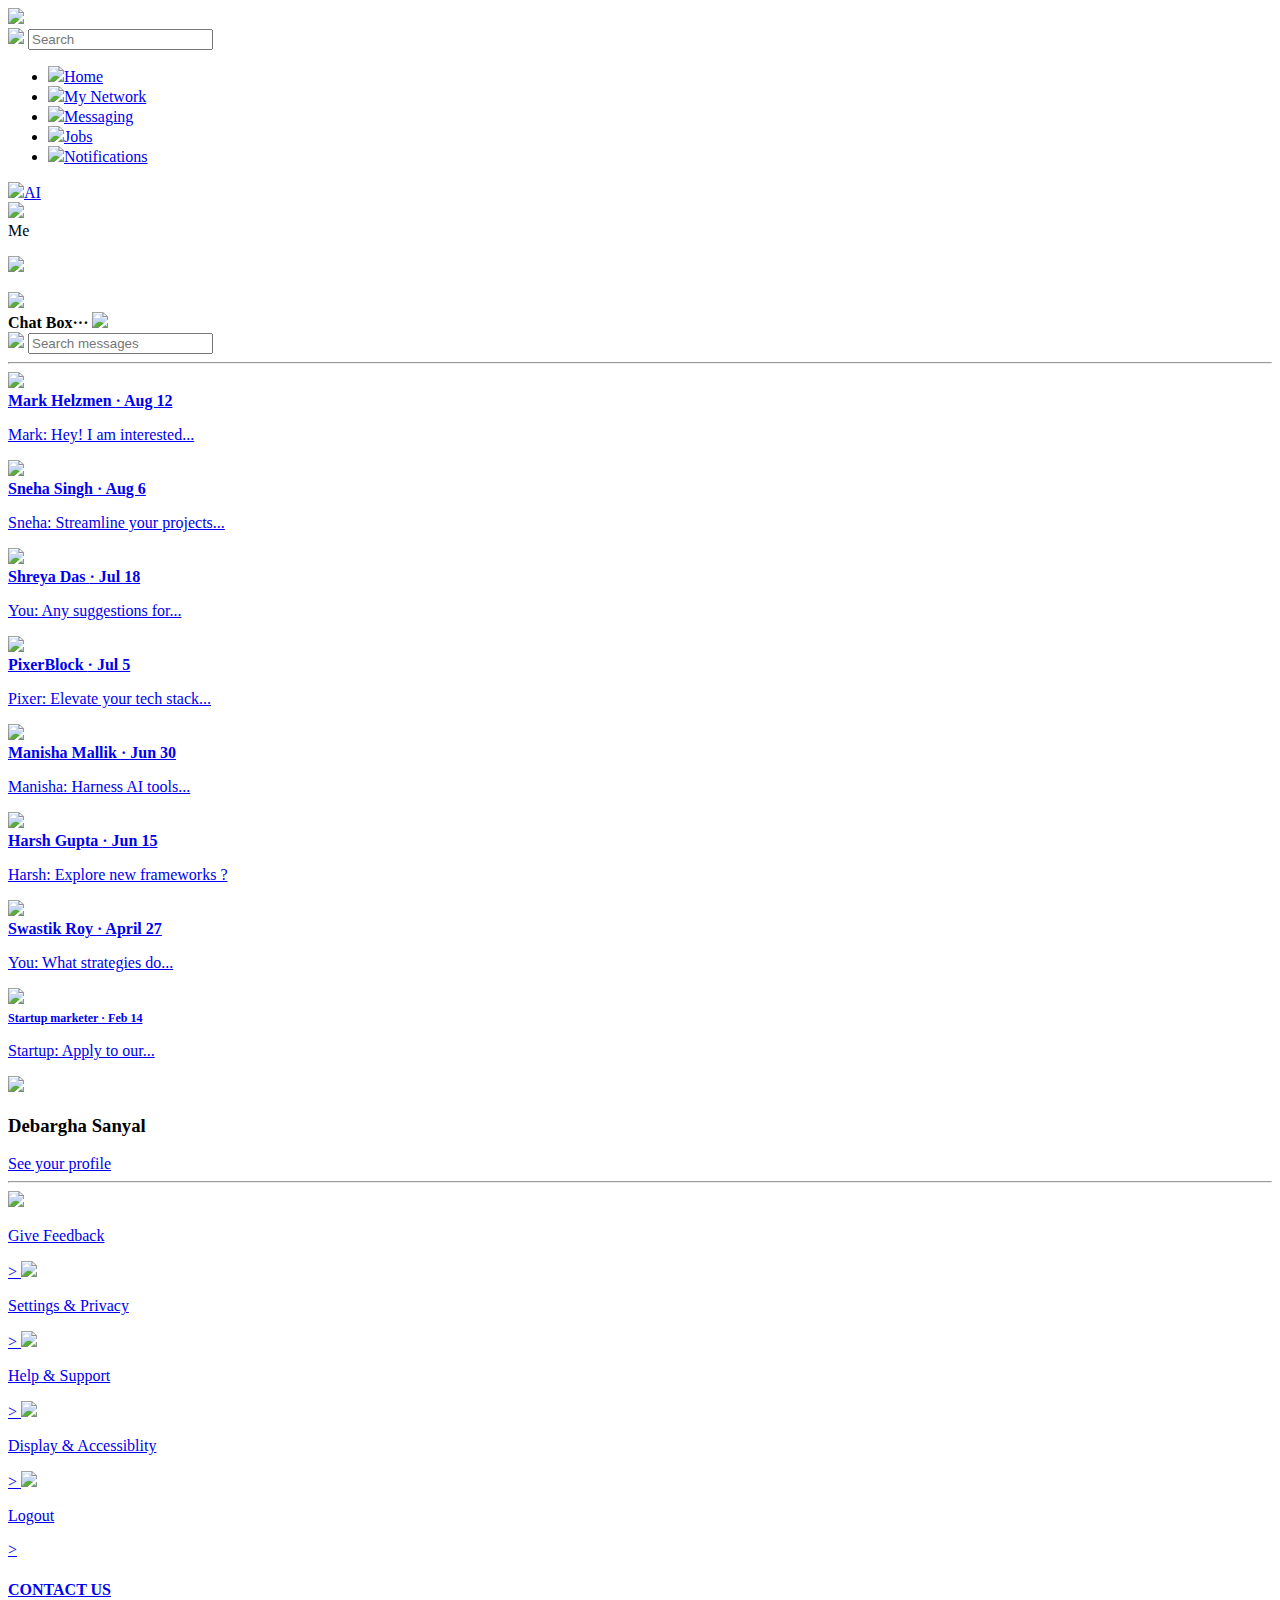
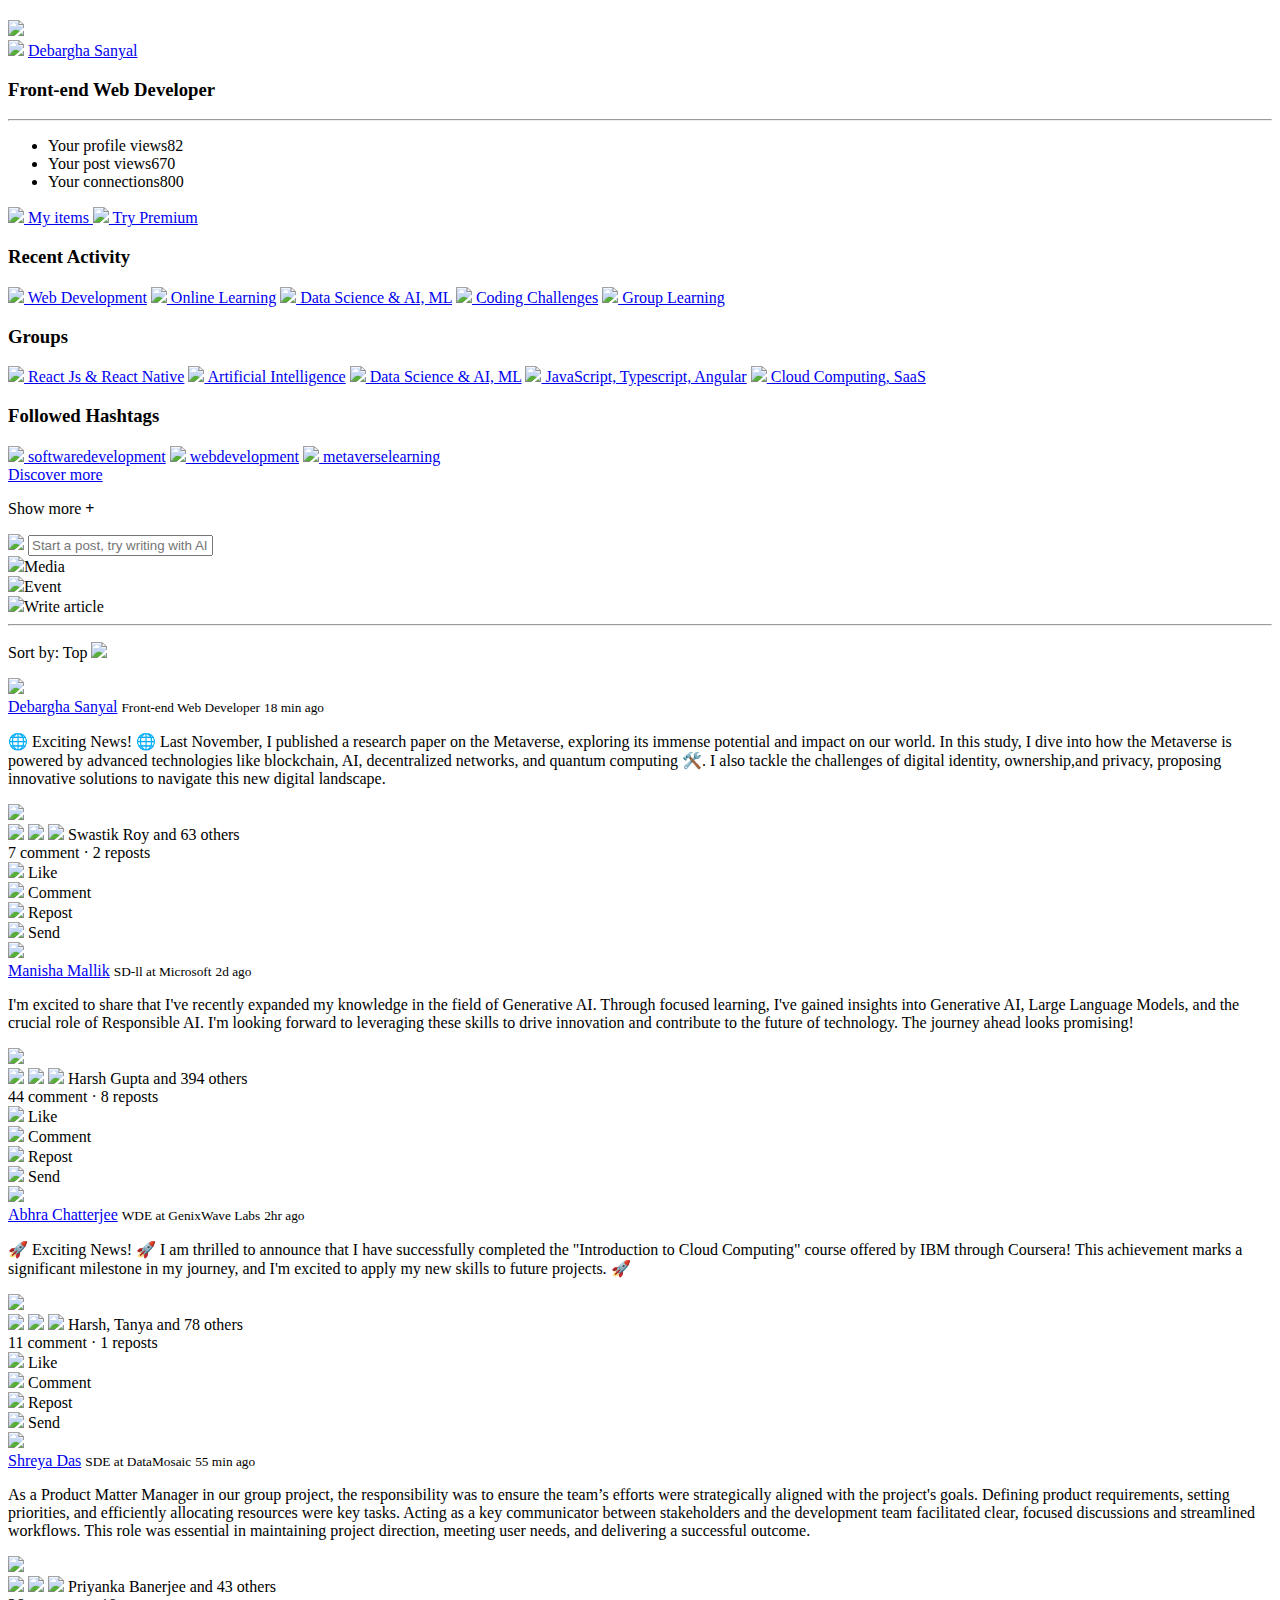
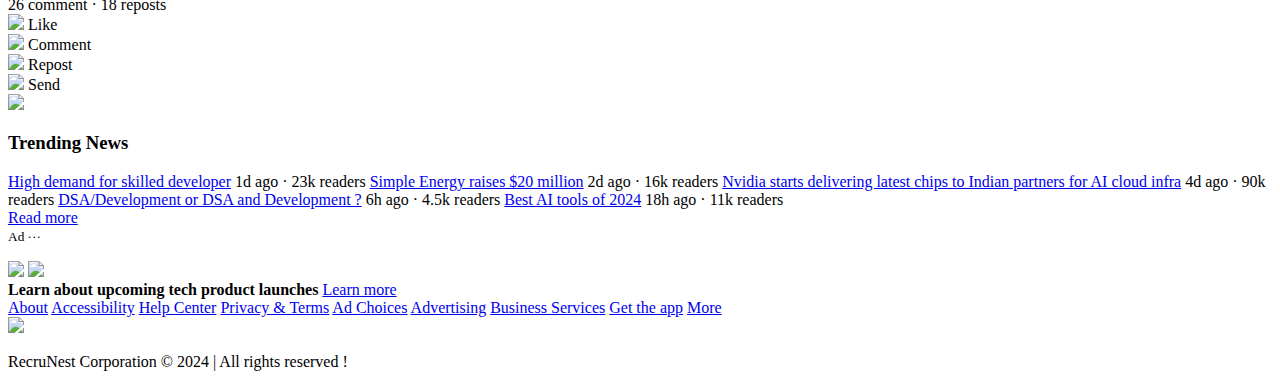
==== index.html @ cb963ff0 "added index.html" ====
<!DOCTYPE html>
<html lang="en">

<head>
    <meta charset="UTF-8">
    <meta name="viewport" content="width=device-width, initial-scale=1.0">
    <title>Home</title>
    <link rel="stylesheet" href="style.css">
</head>

<body>

    <nav class="navbar">
        <div class="navbar_left">
            <a href="index.html" class="logo"><img src="images/logo.png"></a>

            <div class="search_box">
                <img src="images/search.png">
                <input type="text" placeholder="Search">
            </div>

        </div>
        <div class="navbar_center">
            <ul>
                <li><a href="index.html" class="active_link"><img src="images/home.png"><span>Home</span></a></li>
                <li><a href="Network.html"><img src="images/network.png"><span>My Network</span></a></li>
                <li><a href="#"><img src="images/message.png" class="Message_drop" onclick="togglemsg()"><span
                            class="Message_drop" onclick="togglemsg()">Messaging</span></a></li>
                <li><a href="jobs.html"><img src="images/jobs.png"><span>Jobs</span></a></li>
                <li><a href="notifications.html"><img src="images/notification.png"><span>Notifications</span></a></li>
            </ul>
        </div>
        <div class="navbar_middle">
            <div class="n_middle">
                <a href="Ai-bot.html"><img src="images/ai-bot.png"><span>AI</span></a>
            </div>
        </div>
        <div class="navbar_right">
            <div class="online">
                <img src="images/user-1.png" class="nav-profile-img" onclick="togglemenu()">
            </div>
            <div class="me" onclick="togglemenu()">Me
                <p><img src="images/down-arrow.png" width="15px"></p>
            </div>
        </div>

        <!-- ------------------- msg-drop -----------------------------  -->

        <div class="profile-msg-wrap" id="drop_down_msg">
            <div class="profile-msg">
                <div class="user-msg">
                    <img src="images/user-1.png">
                    <div>
                        <b>Chat Box<span>&middot;&middot;&middot; <img src="images/down-arrow.png" class="Message_drop"
                                    onclick="togglemsg()"></span></b>
                    </div>
                </div>
                <div class="search_box">
                    <img src="images/search.png">
                    <input type="text" placeholder="Search messages">
                </div>
                <hr>
                <a href="#" class="profile-msg-link">
                    <img src="images/user-2.png">
                    <div>
                        <b>Mark Helzmen <span>&middot; Aug 12</span></b>
                        <p>Mark: Hey! I am interested...</p>
                    </div>
                </a>
                <a href="#" class="profile-msg-link">
                    <img src="images/user-x.png">
                    <div>
                        <b>Sneha Singh <span>&middot; Aug 6</span></b>
                        <p>Sneha: Streamline your projects...</p>
                    </div>
                </a>
                <a href="#" class="profile-msg-link">
                    <img src="images/user-3.png">
                    <div>
                        <b>Shreya Das <span>&middot; Jul 18</span></b>
                        <p>You: Any suggestions for...</p>
                    </div>
                </a>
                <a href="#" class="profile-msg-link">
                    <img src="images/company-logo1.png">
                    <div>
                        <b>PixerBlock <span>&middot; Jul 5</span></b>
                        <p>Pixer: Elevate your tech stack...</p>
                    </div>
                </a>
                <a href="#" class="profile-msg-link">
                    <img src="images/user-4.png">
                    <div>
                        <b>Manisha Mallik <span>&middot; Jun 30</span></b>
                        <p>Manisha: Harness AI tools...</p>
                    </div>
                </a>
                <a href="#" class="profile-msg-link">
                    <img src="images/user-z.png">
                    <div>
                        <b>Harsh Gupta <span>&middot; Jun 15</span></b>
                        <p>Harsh: Explore new frameworks ?</p>
                    </div>
                </a>
                <a href="#" class="profile-msg-link">
                    <img src="images/user-y.png">
                    <div>
                        <b>Swastik Roy <span>&middot; April 27</span></b>
                        <p>You: What strategies do...</p>
                    </div>
                </a>
                <a href="#" class="profile-msg-link">
                    <img src="images/mi-logo.png">
                    <div>
                        <b style="font-size: 12px;">Startup marketer <span>&middot; Feb 14</span></b>
                        <p>Startup: Apply to our...</p>
                    </div>
                </a>
        
        
            </div>
        </div>

        <!-- ----------------profile drop down menu---------------- -->
        <div class="profile-menu-wrap" id="profilemenu">
            <div class="profile-menu">
                <div class="user-info">
                    <img src="images/user-1.png">
                    <div>
                        <h3>Debargha Sanyal</h3>
                        <a href="My-profile.html">See your profile</a>
                    </div>
                </div>
                <hr>
                <a href="#" class="profile-menu-link">
                    <img src="images/feedback.png">
                    <p>Give Feedback</p>
                    <span>></span>
                </a>
                <a href="#" class="profile-menu-link">
                    <img src="images/setting.png">
                    <p>Settings & Privacy</p>
                    <span>></span>
                </a>
                <a href="#" class="profile-menu-link">
                    <img src="images/help.png">
                    <p>Help & Support</p>
                    <span>></span>
                </a>
                <a href="#" class="profile-menu-link">
                    <img src="images/display.png">
                    <p>Display & Accessiblity</p>
                    <span>></span>
                </a>
                <a href="#" class="profile-menu-link">
                    <img src="images/logout.png">
                    <p>Logout</p>
                    <span>></span>
                </a>
                <a href="Contact_us.html" class="profile-menu-link-contact">
                    <h4>CONTACT US</h4>
                </a>
            </div>
        </div>


    </nav>

    <!--  -------------- navbar close --------------- -->

    <div class="container">
        <!--  -------------- left-sidebar --------------- -->
        <div class="left-sidebar">
            <div class="sidebar-profile-box">
                <img src="images/cover-pic.png" width="100%">
                <div class="sidebar-profile-info">
                    <img src="images/user-1.png">
                    <a href="My-profile.html">Debargha Sanyal</a>
                    <h3>Front-end Web Developer</h3>
                    <hr>
                    <ul>
                        <li>Your profile views<span>82</span></li>
                        <li>Your post views<span>670</span></li>
                        <li>Your connections<span>800</span></li>
                    </ul>
                </div>
                <div class="sidebar-profilelink">
                    <a href="#"><img src="images/items.png"> My items </a>
                    <a href="#"><img src="images/premium.png"> Try Premium </a>
                </div>
            </div>
            <div class="sidebar-activity" id="sidebarActivity">
                <h3>Recent Activity</h3>
                <a href="#"><img src="images/recent.png"> Web Development</a>
                <a href="#"><img src="images/recent.png"> Online Learning</a>
                <a href="#"><img src="images/recent.png"> Data Science & AI, ML</a>
                <a href="#"><img src="images/recent.png"> Coding Challenges</a>
                <a href="#"><img src="images/recent.png"> Group Learning</a>
                <h3>Groups</h3>
                <a href="#"><img src="images/group.png"> React Js & React Native</a>
                <a href="#"><img src="images/group.png"> Artificial Intelligence</a>
                <a href="#"><img src="images/group.png"> Data Science & AI, ML</a>
                <a href="#"><img src="images/group.png"> JavaScript, Typescript, Angular</a>
                <a href="#"><img src="images/group.png"> Cloud Computing, SaaS</a>
                <h3>Followed Hashtags</h3>
                <a href="#"><img src="images/hashtag.png"> softwaredevelopment</a>
                <a href="#"><img src="images/hashtag.png"> webdevelopment</a>
                <a href="#"><img src="images/hashtag.png"> metaverselearning</a>
                <div class="discovermore">
                    <a href="#">Discover more</a>
                </div>
            </div>
            <p id="showMoreLink" onclick="toggleActivity()">Show more <b>+</b></p>
        </div>
        <!-- ---------------- main-content -------------- -->
        <div class="main-content">

            <div class="creat_post">
                <div class="post-input">
                    <img src="images/user-1.png">
                    <input type="text" placeholder="Start a post, try writing with AI">
                </div>
                <div>
                    <div class="post">
                        <li><img src="images/photo.png">Media</li>
                        <li><img src="images/event.png">Event</li>
                        <li><img src="images/article.png">Write article</li>
                    </div>
                </div>
            </div>
            <div class="sort_by">
                <hr>
                <p>Sort by: <span>Top <img src="images/down-arrow.png"></span></p>
            </div>
            <div class="post_of_user">
                <div class="user_post">
                    <img src="images/user-1.png">
                    <div>
                        <a href="My-profile.html">Debargha Sanyal</a>
                        <small>Front-end Web Developer</small>
                        <small>18 min ago</small>
                    </div>
                </div>
                <p>🌐 Exciting News! 🌐
                    Last November, I published a research paper on the Metaverse, exploring its immense potential and
                    impact on our world.
                    In this study, I dive into how the Metaverse is powered by advanced technologies like blockchain,
                    AI, decentralized networks, and quantum computing 🛠️. I also tackle the challenges of digital
                    identity, ownership,and privacy, proposing innovative solutions to navigate this new digital
                    landscape.</p>
                <img src="images/metaverse.png" width="100%">

                <div class="post_status">
                    <div>
                        <img src="images/thumbsup.png">
                        <img src="images/love.png">
                        <img src="images/clap.png">
                        <span class="liked_user">Swastik Roy and 63 others</span>
                    </div>
                    <div>
                        <span>7 comment &middot; 2 reposts</span>
                    </div>
                </div>
                <div class="post_activity">

                    <div class="post-activity-link">
                        <img src="images/like.png">
                        <span>Like</span>
                    </div>
                    <div class="post-activity-link">
                        <img src="images/comment.png">
                        <span>Comment</span>
                    </div>
                    <div class="post-activity-link">
                        <img src="images/share.png">
                        <span>Repost</span>
                    </div>
                    <div class="post-activity-link">
                        <img src="images/send.png">
                        <span>Send</span>
                    </div>

                </div>
            </div>

            <div class="post_of_user">
                <div class="user_post">
                    <img src="images/user-4.png">
                    <div>
                        <a href="profile.html">Manisha Mallik</a>
                        <small>SD-ll at Microsoft</small>
                        <small>2d ago</small>
                    </div>
                </div>
                <p>I'm excited to share that I've recently expanded my knowledge in the field of Generative AI. Through
                    focused learning,
                    I've gained insights into Generative AI, Large Language Models, and the crucial role of Responsible
                    AI. I'm looking
                    forward to leveraging these skills to drive innovation and contribute to the future of technology.
                    The journey ahead
                    looks promising!</p>
                <img src="images/post-image-2.png" width="100%">

                <div class="post_status">
                    <div>
                        <img src="images/thumbsup.png">
                        <img src="images/love.png">
                        <img src="images/clap.png">
                        <span class="liked_user">Harsh Gupta and 394 others</span>
                    </div>
                    <div>
                        <span>44 comment &middot; 8 reposts</span>
                    </div>
                </div>
                <div class="post_activity">

                    <div class="post-activity-link">
                        <img src="images/like.png">
                        <span>Like</span>
                    </div>
                    <div class="post-activity-link">
                        <img src="images/comment.png">
                        <span>Comment</span>
                    </div>
                    <div class="post-activity-link">
                        <img src="images/share.png">
                        <span>Repost</span>
                    </div>
                    <div class="post-activity-link">
                        <img src="images/send.png">
                        <span>Send</span>
                    </div>

                </div>
            </div>

            <div class="post_of_user">
                <div class="user_post">
                    <img src="images/user-2.png">
                    <div>
                        <a href="profile.html">Abhra Chatterjee</a>
                        <small>WDE at GenixWave Labs</small>
                        <small>2hr ago</small>
                    </div>
                </div>
                <p>🚀 Exciting News! 🚀 I am thrilled to announce that I have successfully completed the "Introduction
                    to Cloud Computing"
                    course offered by IBM through Coursera! This achievement marks a significant milestone in my
                    journey, and I'm excited to
                    apply my new skills to future projects. 🚀</p>
                <img src="images/post-image-4.png" width="100%">

                <div class="post_status">
                    <div>
                        <img src="images/thumbsup.png">
                        <img src="images/love.png">
                        <img src="images/clap.png">
                        <span class="liked_user">Harsh, Tanya and 78 others</span>
                    </div>
                    <div>
                        <span>11 comment &middot; 1 reposts</span>
                    </div>
                </div>
                <div class="post_activity">

                    <div class="post-activity-link">
                        <img src="images/like.png">
                        <span>Like</span>
                    </div>
                    <div class="post-activity-link">
                        <img src="images/comment.png">
                        <span>Comment</span>
                    </div>
                    <div class="post-activity-link">
                        <img src="images/share.png">
                        <span>Repost</span>
                    </div>
                    <div class="post-activity-link">
                        <img src="images/send.png">
                        <span>Send</span>
                    </div>

                </div>
            </div>
            <div class="post_of_user">
                <div class="user_post">
                    <img src="images/user-3.png">
                    <div>
                        <a href="profile.html">Shreya Das</a>
                        <small>SDE at DataMosaic</small>
                        <small>55 min ago</small>
                    </div>
                </div>
                <p>As a Product Matter Manager in our group project, the responsibility was to ensure the team’s efforts
                    were strategically
                    aligned with the project's goals. Defining product requirements, setting priorities, and efficiently
                    allocating
                    resources were key tasks. Acting as a key communicator between stakeholders and the development team
                    facilitated clear,
                    focused discussions and streamlined workflows. This role was essential in maintaining project
                    direction, meeting user
                    needs, and delivering a successful outcome.</p>
                <img src="images/post-image-1.png" width="100%">

                <div class="post_status">
                    <div>
                        <img src="images/thumbsup.png">
                        <img src="images/love.png">
                        <img src="images/clap.png">
                        <span class="liked_user">Priyanka Banerjee and 43 others</span>
                    </div>
                    <div>
                        <span>26 comment &middot; 18 reposts</span>
                    </div>
                </div>
                <div class="post_activity">

                    <div class="post-activity-link">
                        <img src="images/like.png">
                        <span>Like</span>
                    </div>
                    <div class="post-activity-link">
                        <img src="images/comment.png">
                        <span>Comment</span>
                    </div>
                    <div class="post-activity-link">
                        <img src="images/share.png">
                        <span>Repost</span>
                    </div>
                    <div class="post-activity-link">
                        <img src="images/send.png">
                        <span>Send</span>
                    </div>

                </div>
            </div>
        </div>
        <!-- ---------------- right-sidebar -------------- -->
        <div class="right-sidebar">
            <div class="sidebar-news">
                <img src="images/more.png" class="info-icon" style="cursor: pointer;">
                <h3>Trending News</h3>
                <a href="#">High demand for skilled developer</a>
                <span>1d ago &middot; 23k readers</span>

                <a href="#">Simple Energy raises $20 million</a>
                <span>2d ago &middot; 16k readers</span>

                <a href="#">Nvidia starts delivering latest chips to Indian partners for AI cloud infra</a>
                <span>4d ago &middot; 90k readers</span>

                <a href="#">DSA/Development or DSA and Development ?</a>
                <span>6h ago &middot; 4.5k readers</span>

                <a href="#">Best AI tools of 2024</a>
                <span>18h ago &middot; 11k readers</span>

                <div class="read-more-link">
                    <a href="#">Read more</a>
                </div>
            </div>
            <div class="sidebar-ad">
                <small>Ad &middot;&middot;&middot;</small>
                <p></p>
                <div>
                    <img src="images/user-1.png">
                    <img src="images/mi-logo.png">
                </div>
                <b>Learn about upcoming tech product launches</b>
                <a href="#" class="ad-link">Learn more</a>
            </div>
            <div class="sidebar-useful-links">
                <a href="#">About</a>
                <a href="#">Accessibility</a>
                <a href="#">Help Center</a>
                <a href="#">Privacy & Terms</a>
                <a href="#">Ad Choices</a>
                <a href="#">Advertising</a>
                <a href="#">Business Services</a>
                <a href="#">Get the app</a>
                <a href="#">More</a>

                <div class="copyright">
                    <img src="images/logo.png">
                    <p>RecruNest Corporation &#169; 2024 | All rights reserved !</p>
                </div>
            </div>
        </div>
    </div>
    <script src="script.js"></script>
</body>

</html>
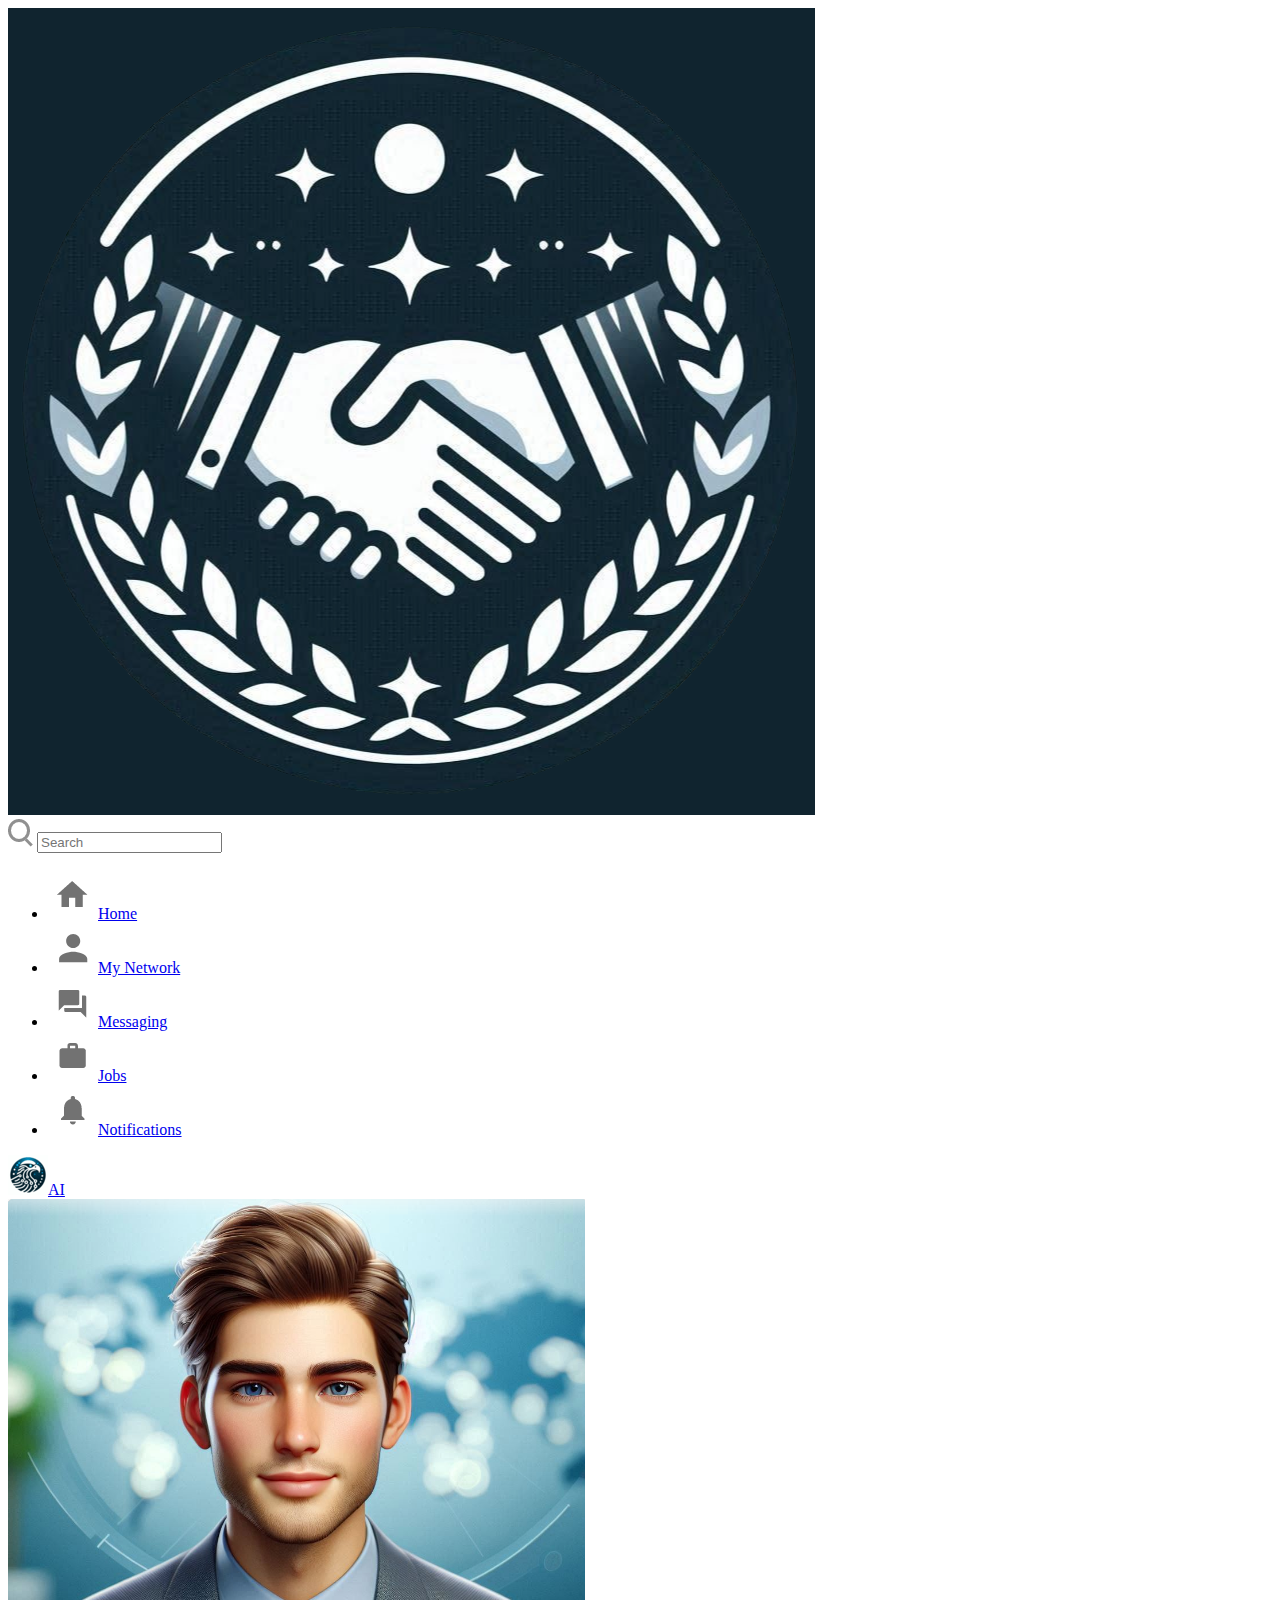
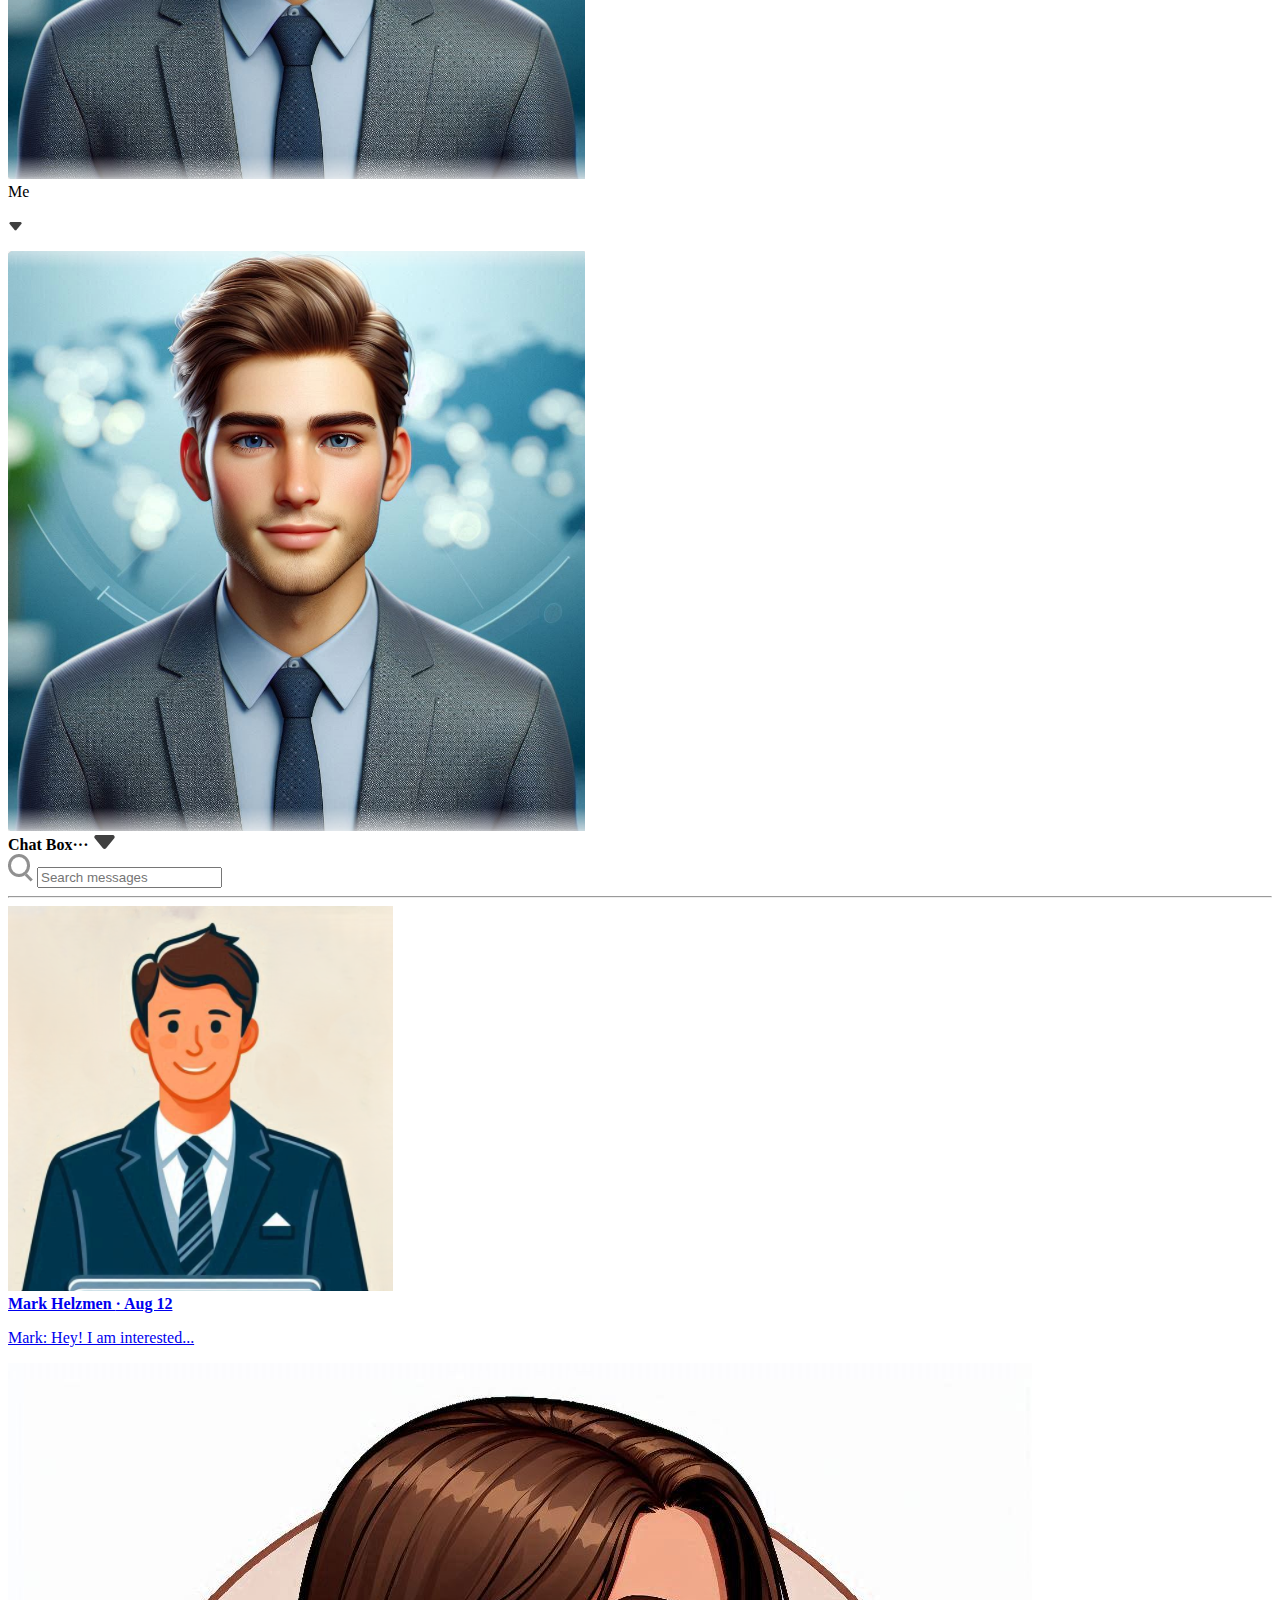
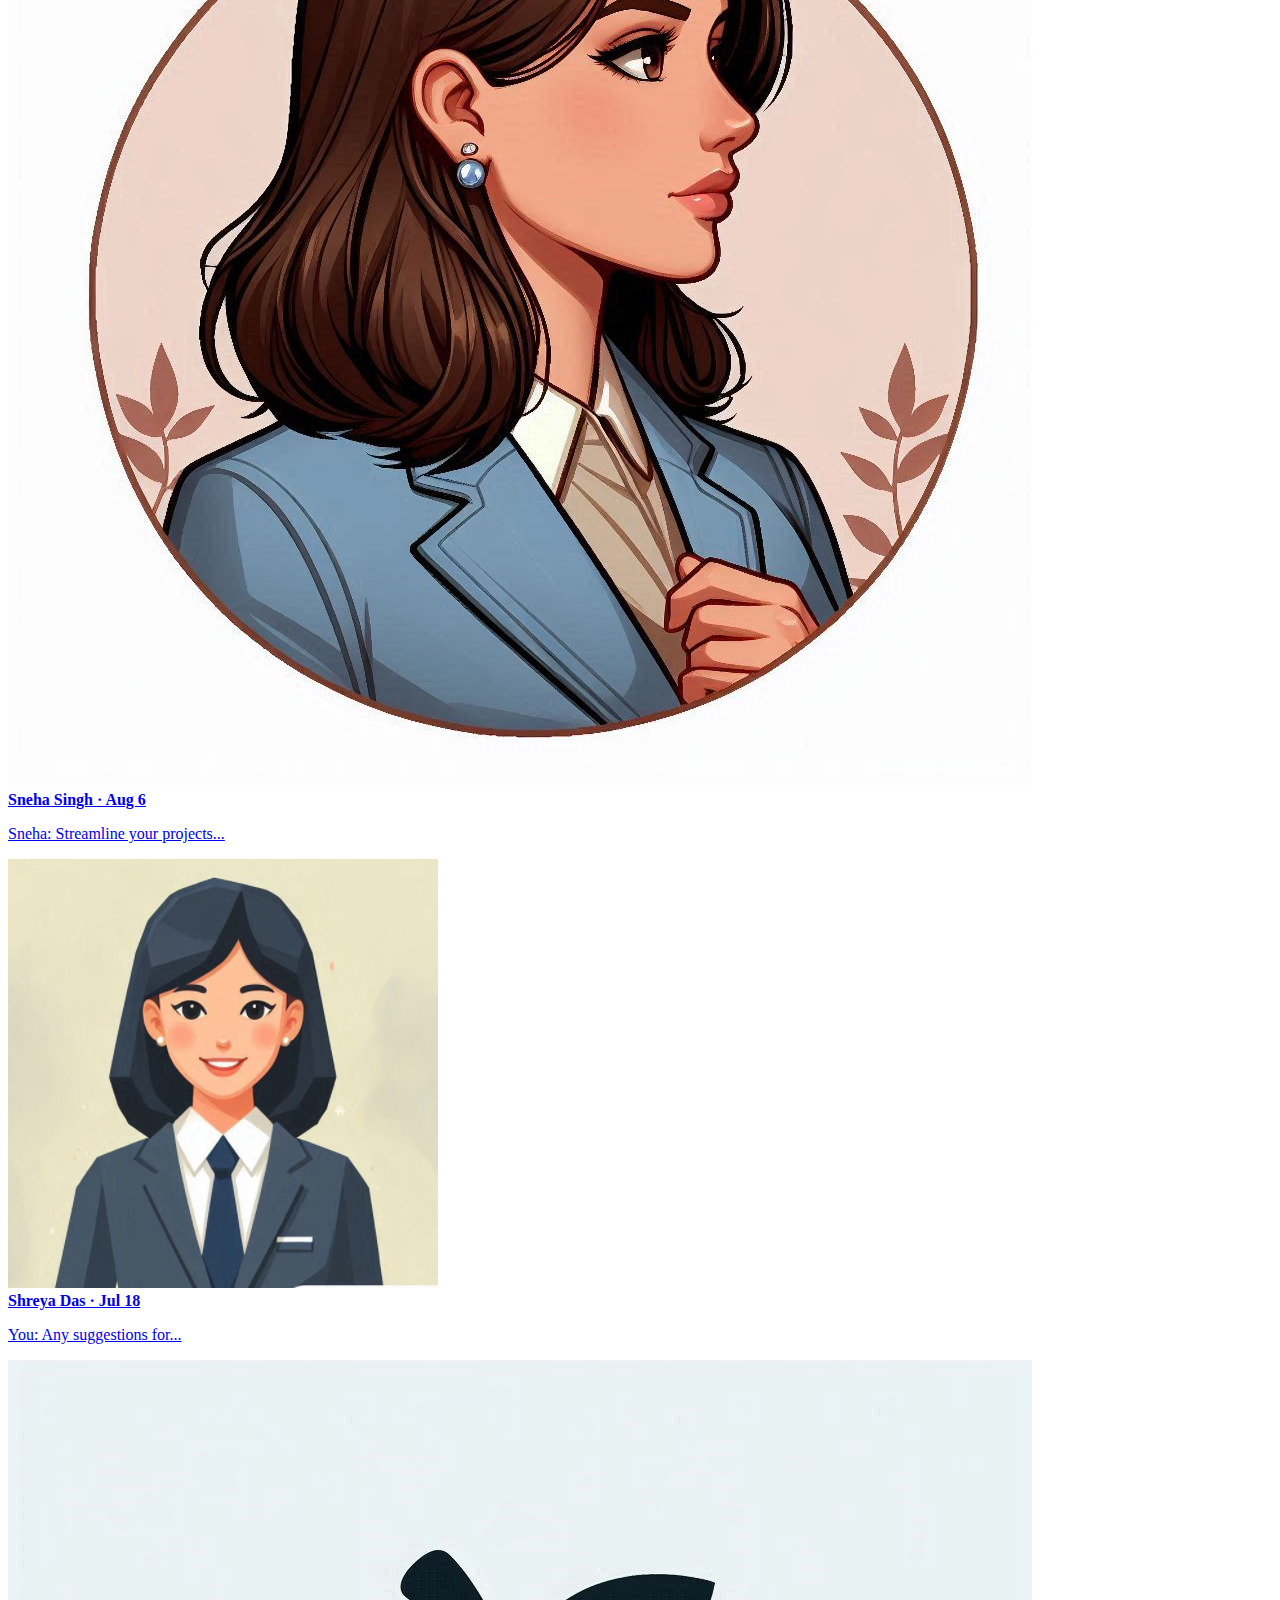
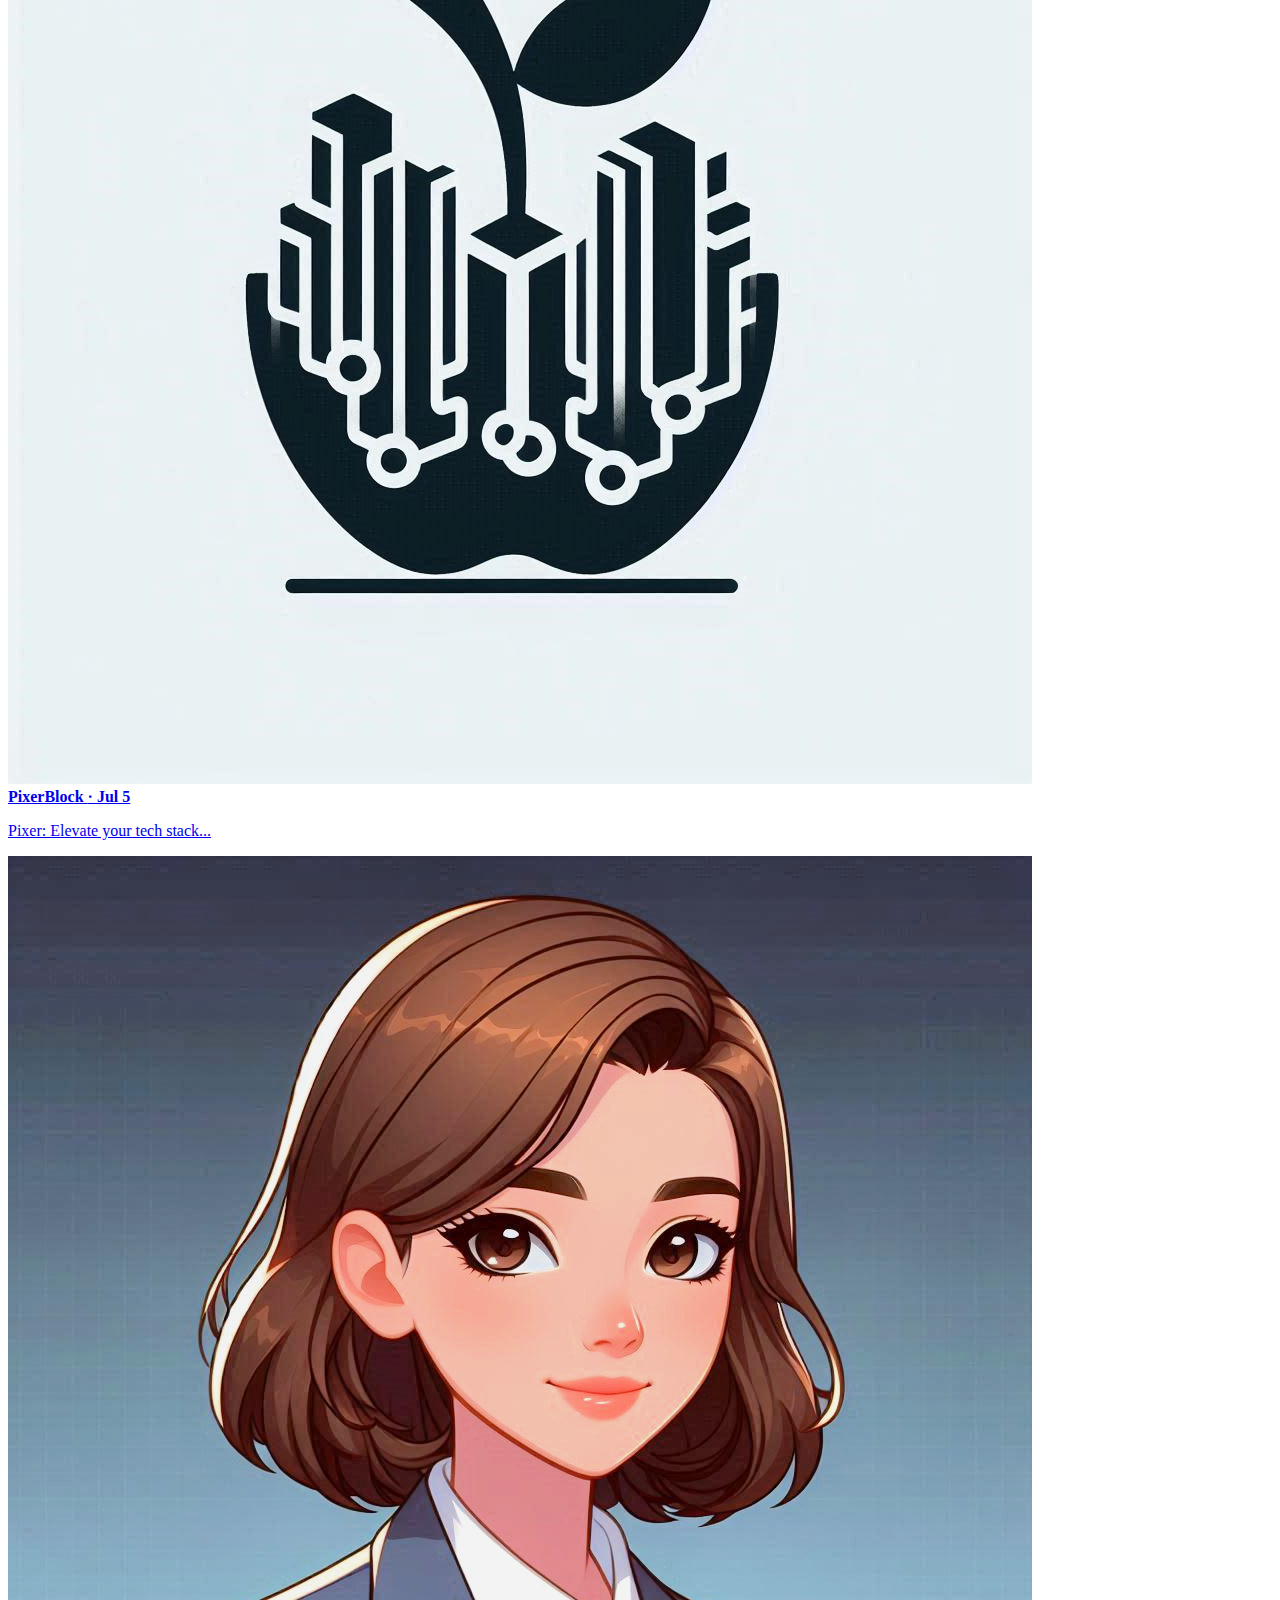
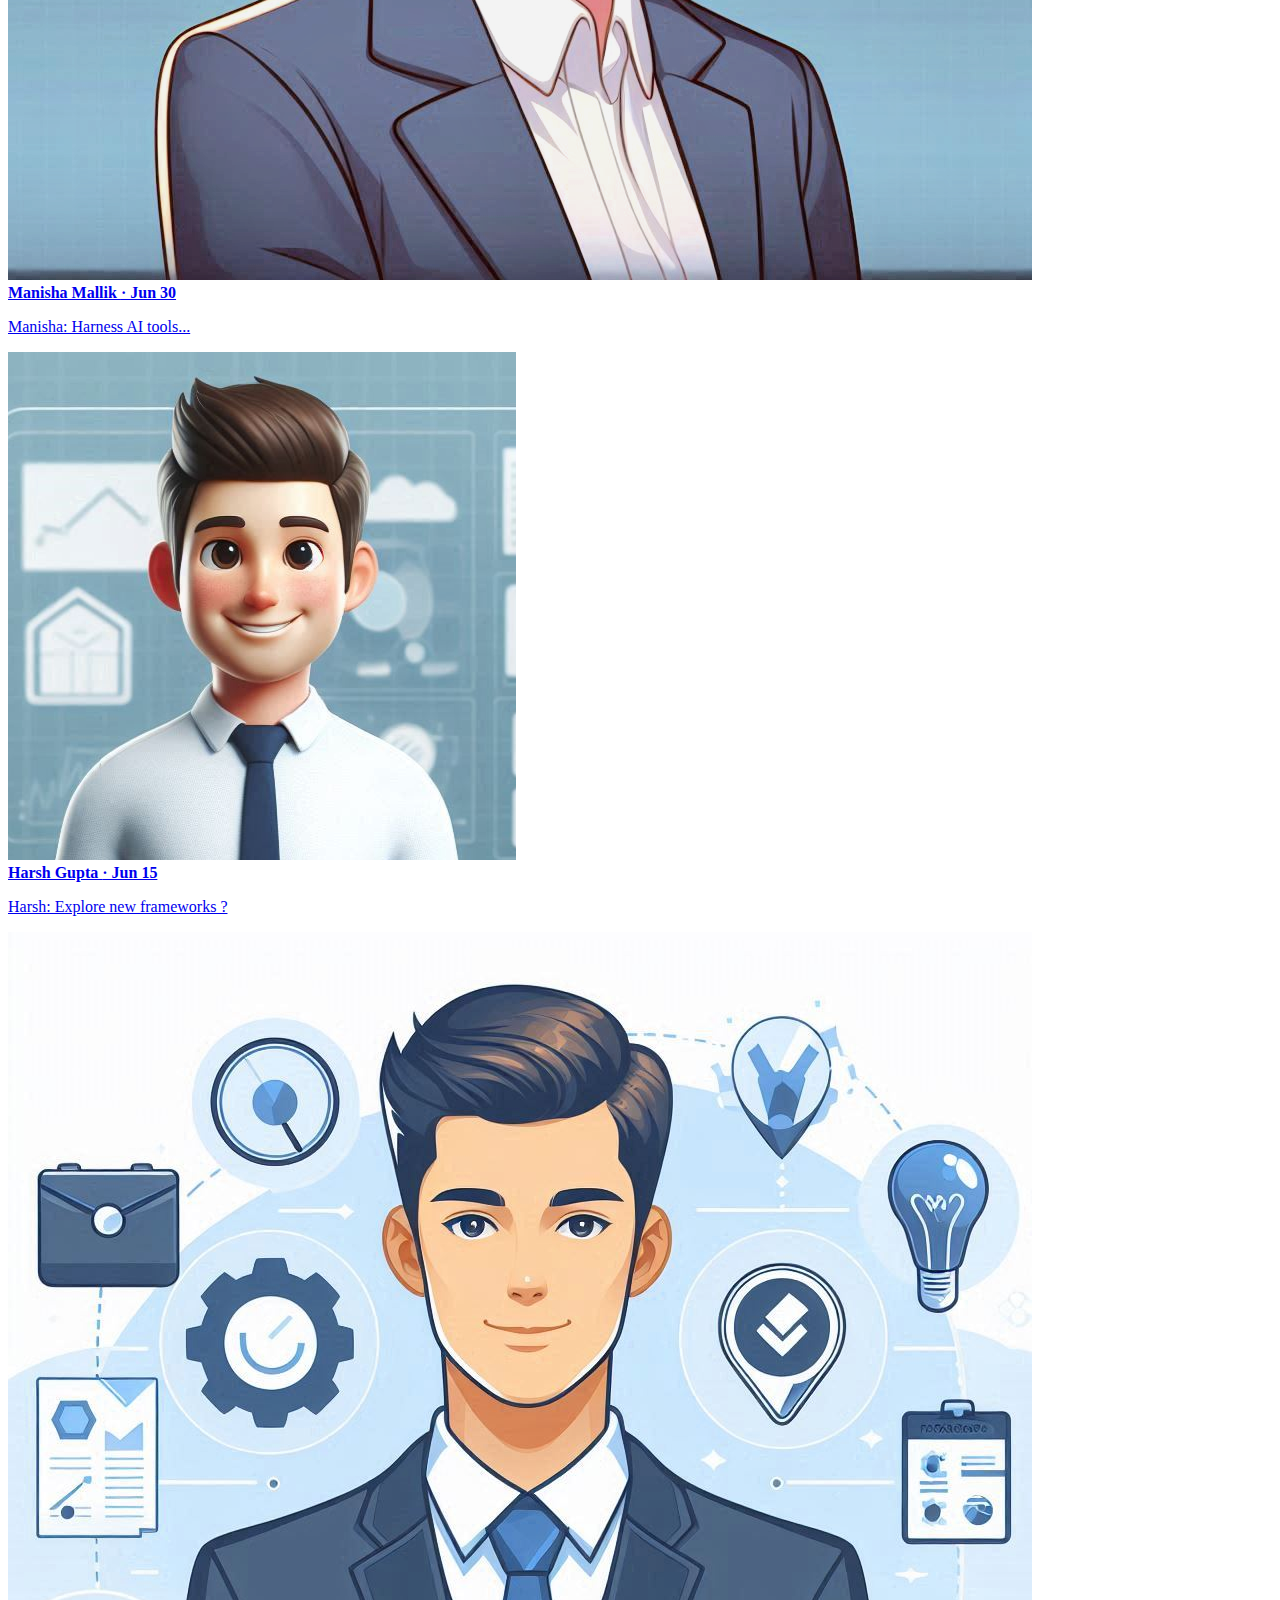
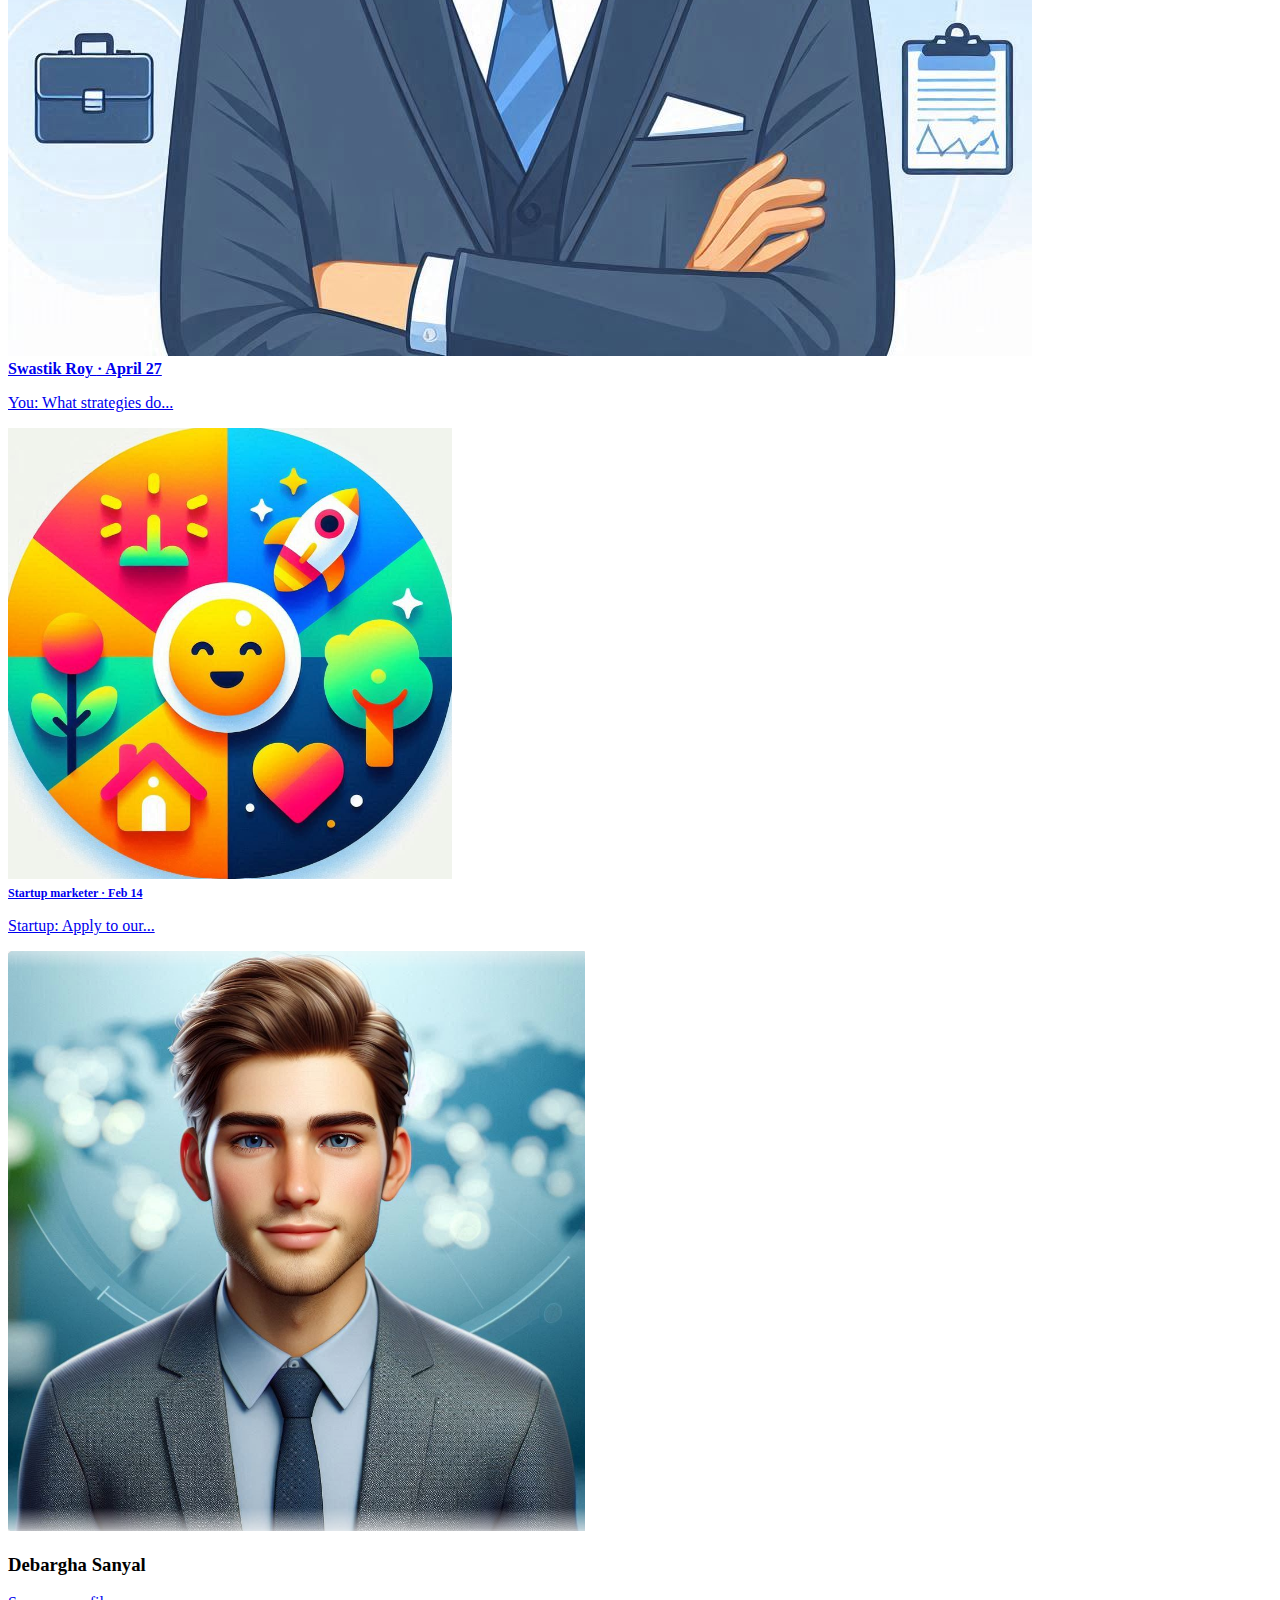
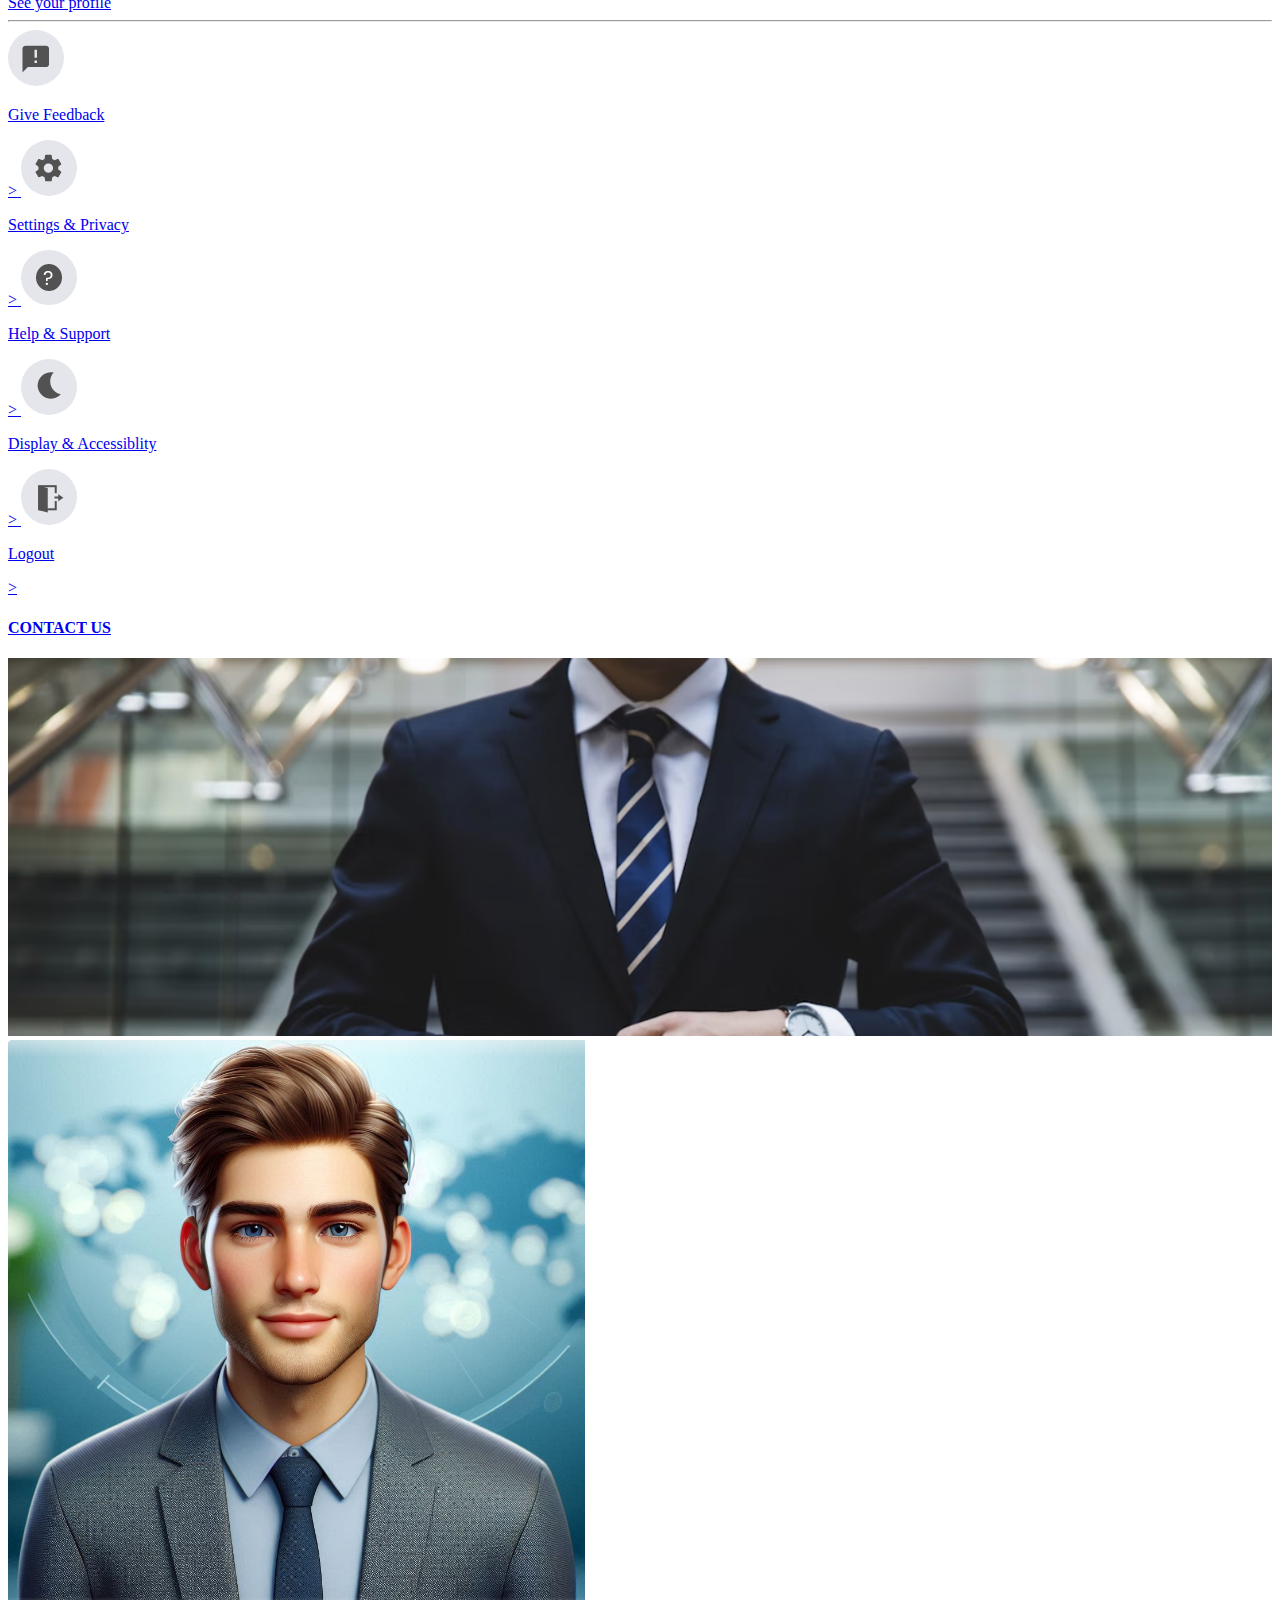
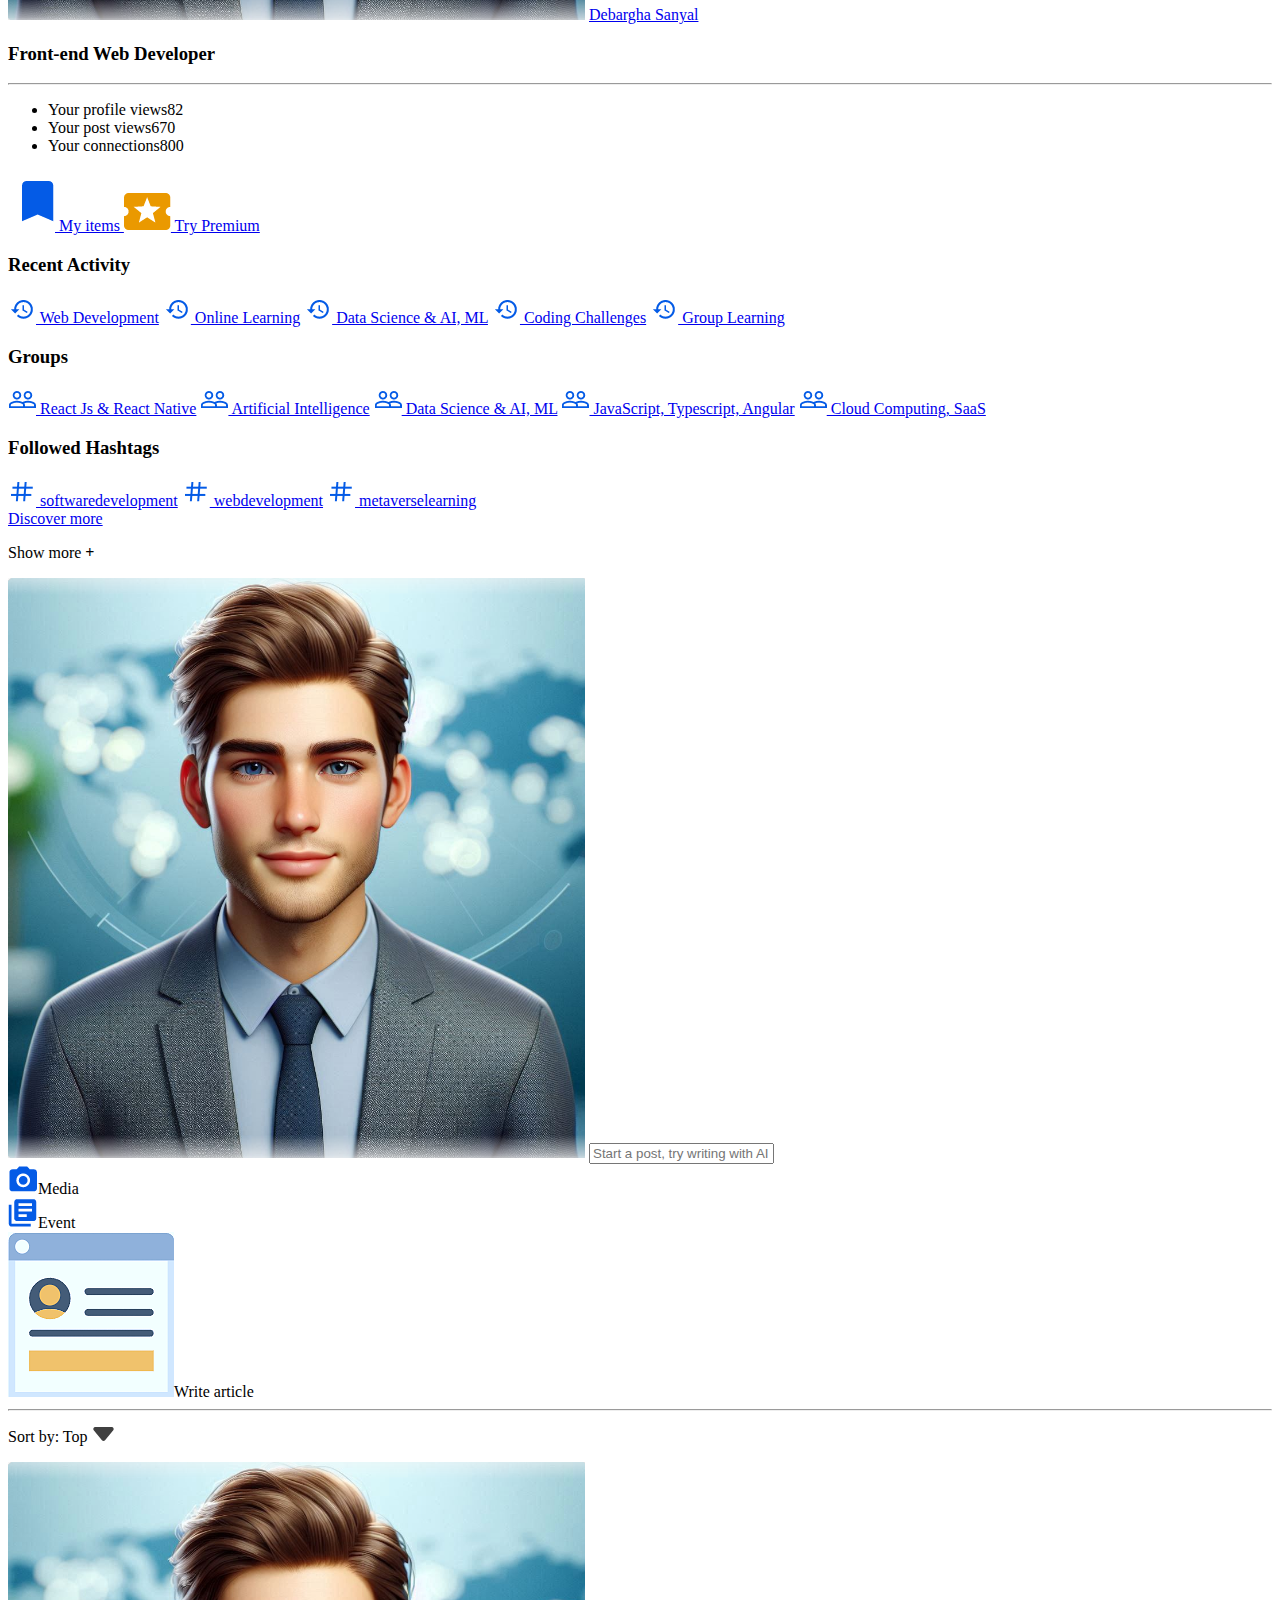
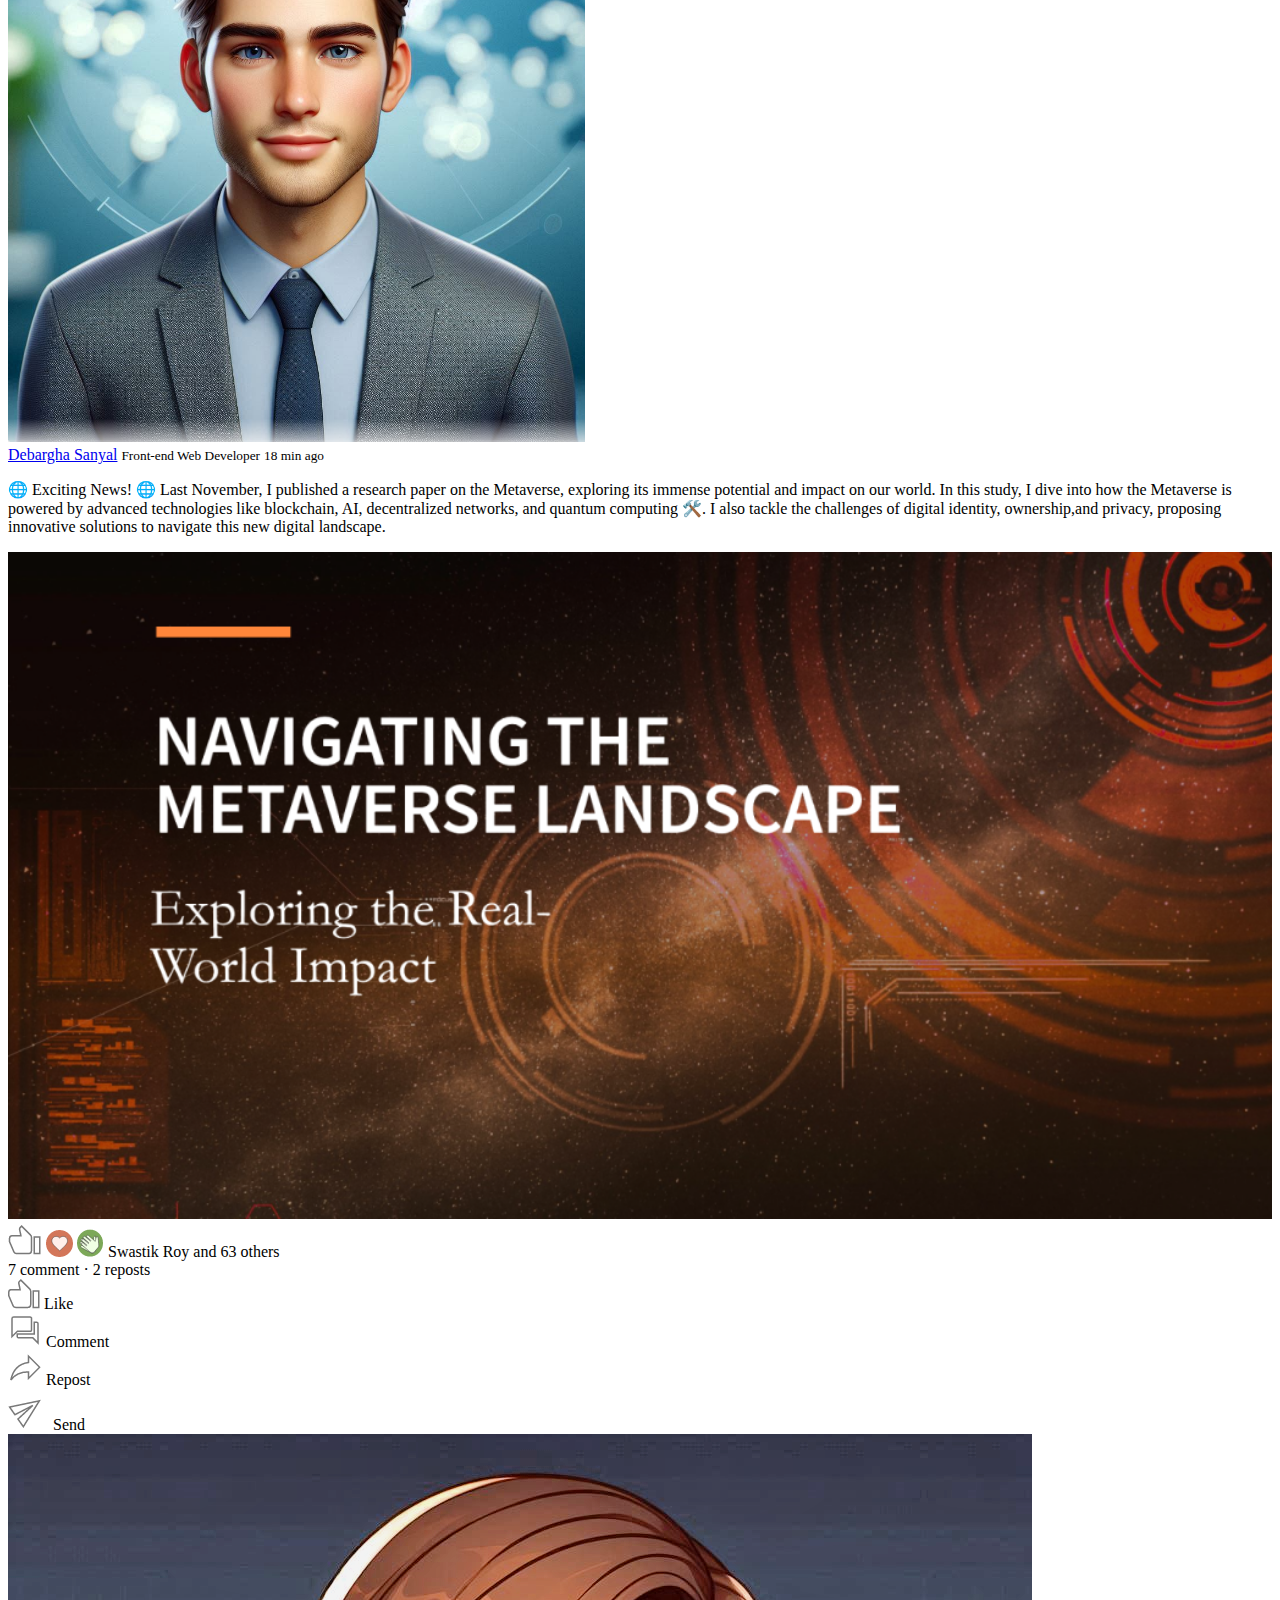
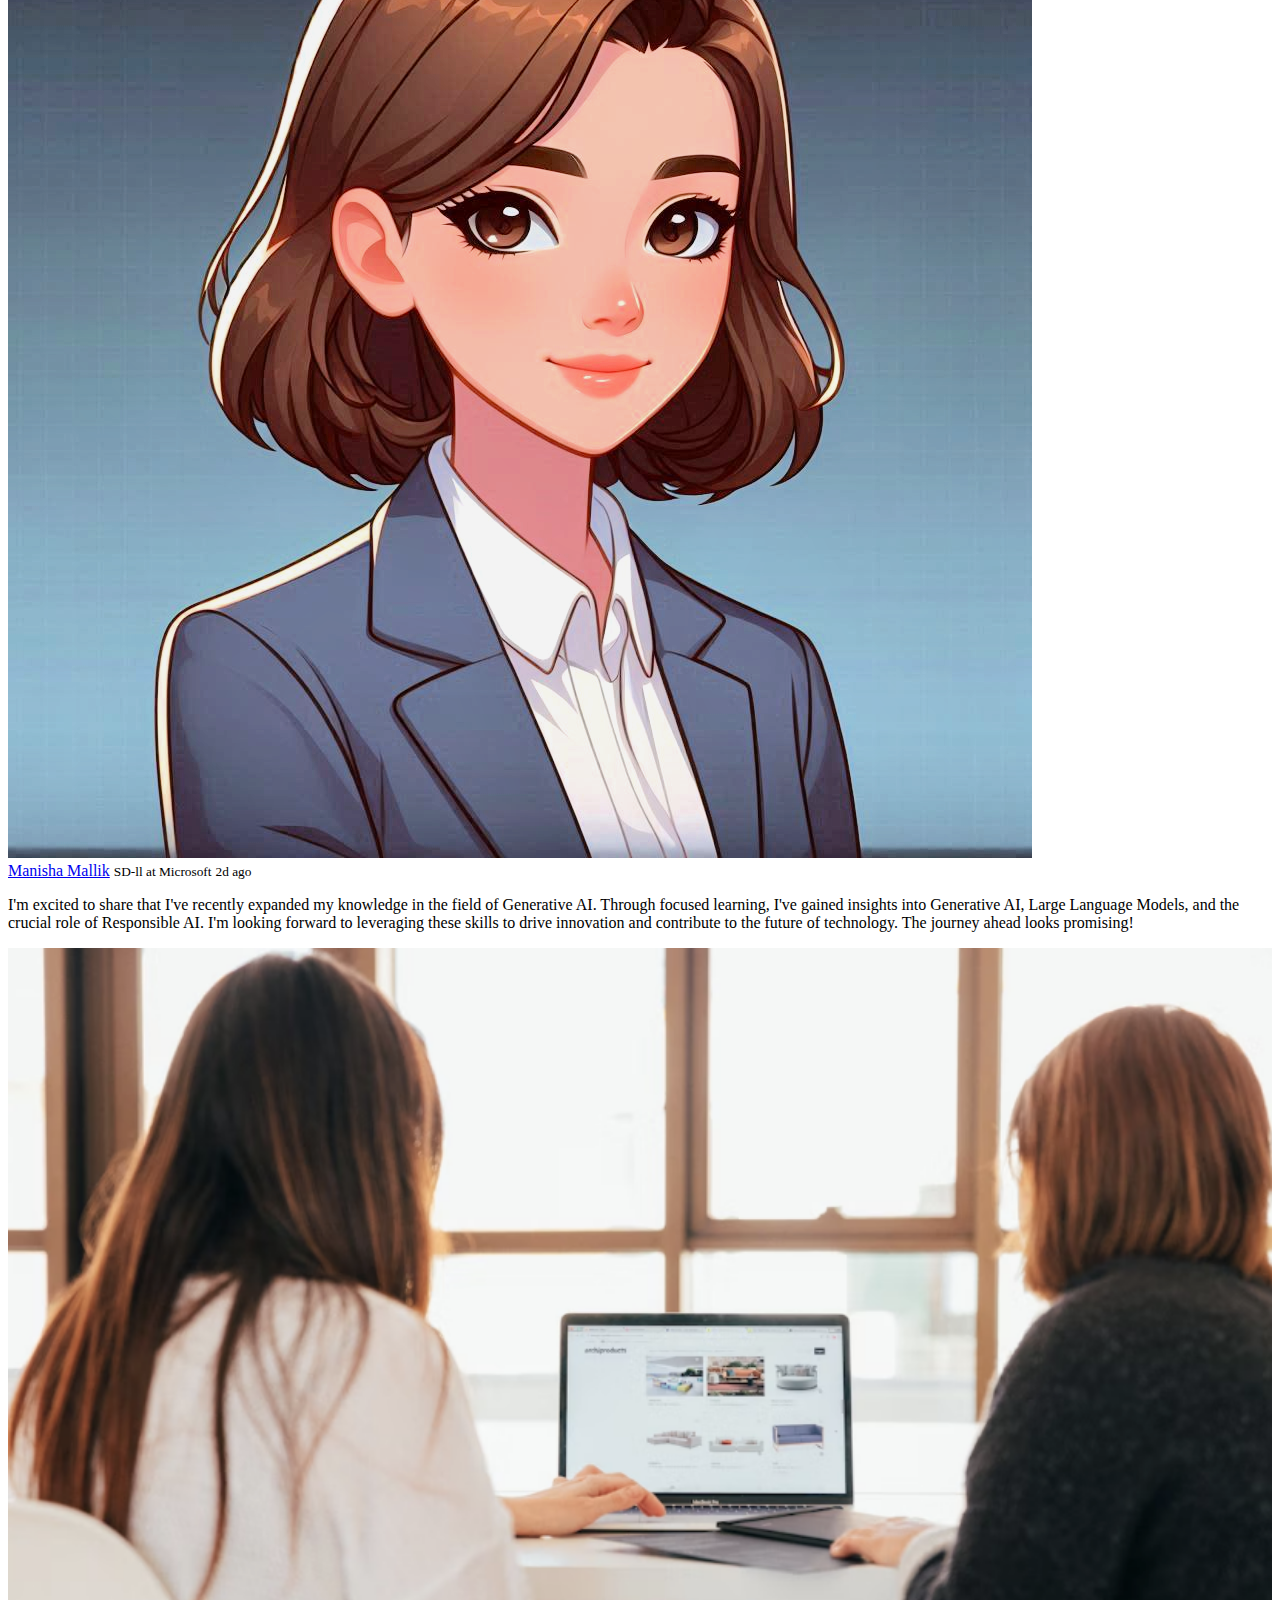
==== commit 2b517244: "Update index.html" ====
--- a/index.html
+++ b/index.html
@@ -4,8 +4,8 @@
 <head>
     <meta charset="UTF-8">
     <meta name="viewport" content="width=device-width, initial-scale=1.0">
-    <title>Home</title>
-    <link rel="stylesheet" href="style.css">
+    <title>Feed | RecruNest</title>
+    <link rel="icon" href="images/logo.png">
 </head>
 
 <body>
@@ -490,4 +490,4 @@
     <script src="script.js"></script>
 </body>
 
-</html>+</html>
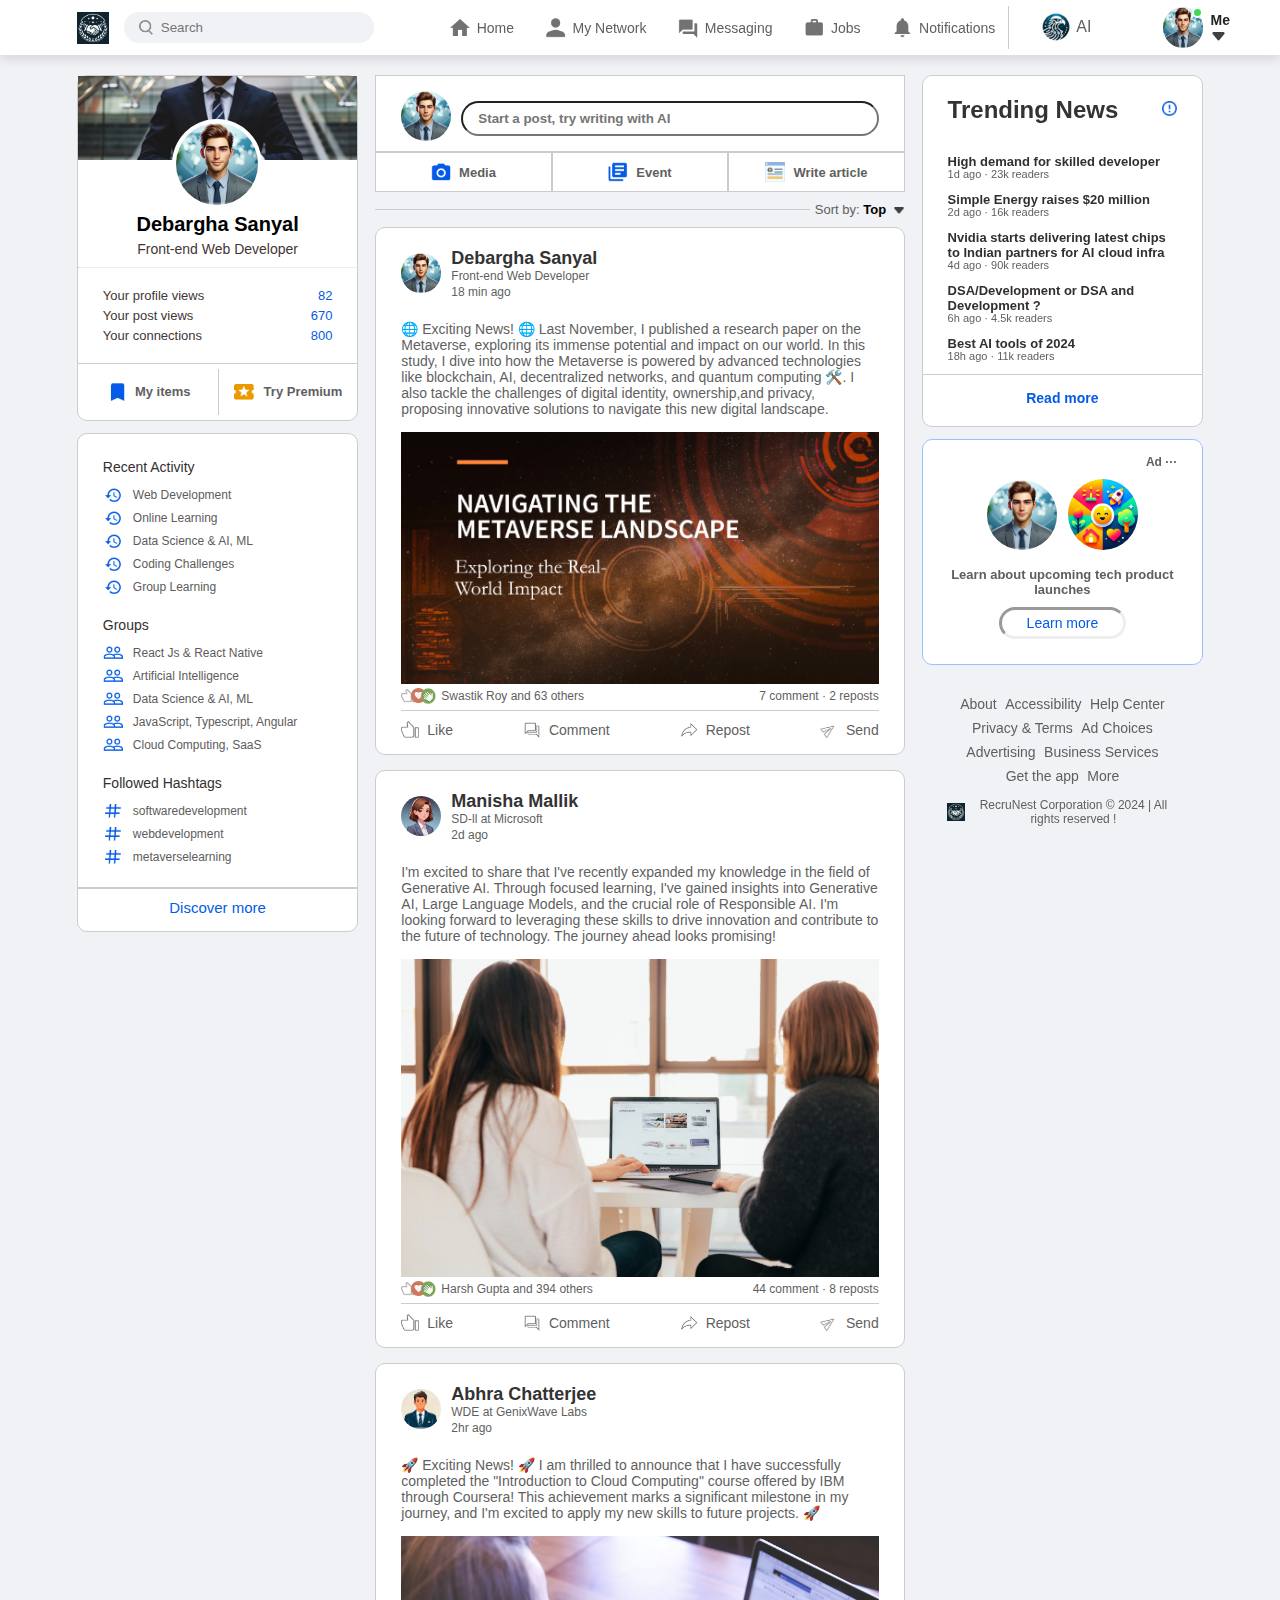
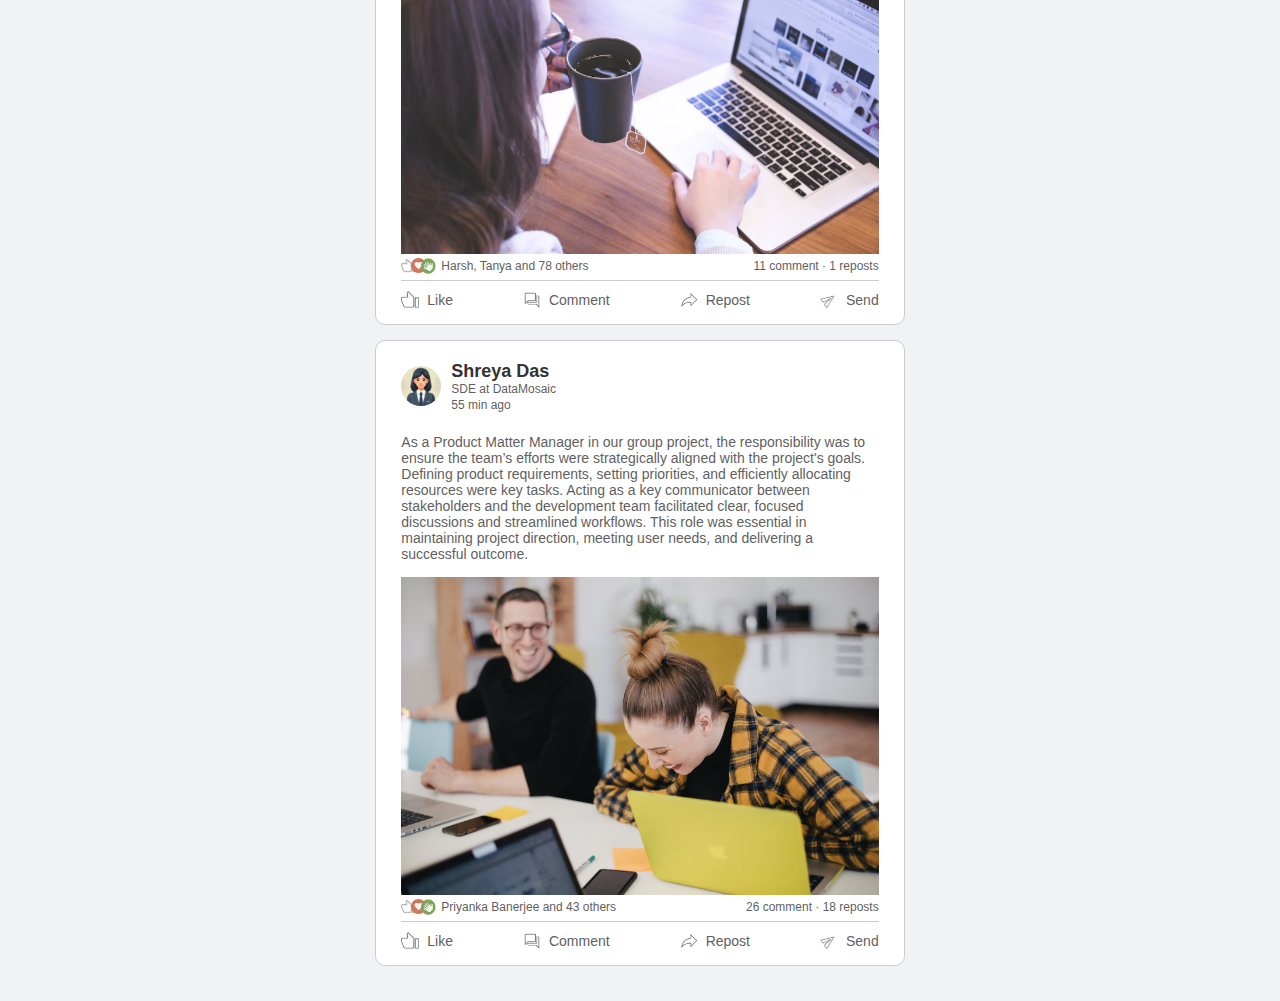
==== commit 38bc84db: "Update index.html" ====
--- a/index.html
+++ b/index.html
@@ -6,6 +6,7 @@
     <meta name="viewport" content="width=device-width, initial-scale=1.0">
     <title>Feed | RecruNest</title>
     <link rel="icon" href="images/logo.png">
+    <link rel="stylesheet" href="style.css">
 </head>
 
 <body>
--- a/style.css
+++ b/style.css
@@ -0,0 +1,2801 @@
+* {
+    margin: 0;
+    padding: 0;
+    font-family: 'poppins', sans-serif;
+    box-sizing: border-box;
+}
+
+body {
+    background: #f0f2f5;
+    color: #5f5f5f;
+}
+
+a {
+    text-decoration: none;
+    color: #5f5f5f;
+}
+
+.navbar {
+    display: flex;
+    align-items: center;
+    justify-content: space-between;
+    background: #fff;
+    padding: 6px 6%;
+    position: sticky;
+    top: 0;
+    z-index: 100;
+    box-shadow: 0 5px 10px rgba(0, 0, 0, 0.1);
+}
+
+.logo img {
+    width: 32px;
+    margin-right: 15px;
+    display: block;
+}
+
+.n_middle {
+    margin-left: -30px;
+    margin-top: 3px;
+}
+
+.navbar_center {
+    border-right: 1px solid #ccc;
+}
+
+.navbar_center ul li {
+    display: inline-block;
+    list-style: none;
+}
+
+.navbar_center ul li a {
+    display: flex;
+    align-items: center;
+    font-size: 14px;
+    margin: 5px 8px;
+    padding-right: 5px;
+    position: relative;
+}
+
+.navbar_center ul li a img {
+    width: 33px;
+}
+
+.navbar_center ul li a img:hover,
+.navbar_center ul li a:hover {
+    filter: contrast(950%);
+    color: #000000;
+}
+
+.navbar_center ul li a::after {
+    content: '';
+    width: 0;
+    height: 2px;
+    background: #045be6;
+    position: absolute;
+    bottom: -15px;
+    transition: 0.3s;
+}
+
+.navbar_center ul li a:hover::after {
+    width: 100%;
+}
+
+.nav-profile-img {
+    width: 40px;
+    border-radius: 50%;
+    display: block;
+    cursor: pointer;
+    position: relative;
+}
+
+.online {
+    position: relative;
+}
+
+.me {
+    position: absolute;
+    top: 50%;
+    right: 50px;
+    transform: translateY(-50%);
+    font-size: 14px;
+    font-weight: bold;
+    color: #222;
+    cursor: pointer;
+}
+
+.online::after {
+    content: '';
+    width: 7px;
+    height: 7px;
+    border: 2px solid #fff;
+    border-radius: 50%;
+    right: 0px;
+    top: 0px;
+    background: #41db51;
+    position: absolute;
+}
+
+.search_box {
+    background-color: #f0f2f5;
+    width: 250px;
+    border-radius: 20px;
+    display: flex;
+    align-items: center;
+    padding: 0 15px;
+}
+
+.search_box img {
+    width: 14px;
+}
+
+.search_box input {
+    width: 100%;
+    background: transparent;
+    padding: 8px;
+    outline: none;
+    border: none;
+}
+
+.navbar_left {
+    display: flex;
+    align-items: center;
+}
+
+/*-------------profile drop down menu----------------*/
+.profile-menu-wrap {
+    position: absolute;
+    top: 100%;
+    right: 5%;
+    width: 280px;
+    max-height: 0;
+    overflow: hidden;
+    transition: 0.5s;
+}
+
+.profile-menu-wrap.open-menu-js {
+    max-height: 400px;
+}
+
+.profile-menu {
+    background: #222;
+    color: #fff;
+    padding: 20px;
+    margin: 10px;
+}
+
+.user-info {
+    display: flex;
+    align-items: center;
+}
+
+.user-info img {
+    width: 50px;
+    border-radius: 50%;
+    margin-right: 15px;
+}
+
+.user-info h3 {
+    font-weight: 500;
+    margin-bottom: -7px;
+    margin-bottom: 1px;
+}
+
+.user-info a {
+    color: #c9dbf8;
+    font-size: 13px;
+}
+
+.profile-menu hr {
+    border: 0;
+    height: 1px;
+    width: 100%;
+    background: #fff;
+    margin: 15px 0 10px;
+}
+
+.profile-menu-link{
+    display: flex;
+    align-items: center;
+    color: #fff;
+    margin: 12px 0;
+    font-size: 14px;
+}
+
+.profile-menu-link p {
+    width: 100%;
+}
+
+.profile-menu-link img {
+    width: 35px;
+    border-radius: 50%;
+    margin-right: 15px;
+}
+.profile-menu-link-contact{
+    display: flex;
+    align-items: center;
+        margin: 10px 10px;
+        justify-content: center;
+        padding: 10px 10px;
+        border: 2px solid aliceblue;
+        position: relative;
+        z-index: 1;
+}
+.profile-menu-link-contact h4{
+    font-size: 20px;
+    font-weight: 600;
+    color: #000000;
+}
+/* Glow effect */
+.profile-menu-link-contact::before {
+    content: "";
+    background: linear-gradient(45deg,
+            #FF0000, #FF7300, #FFFB00, #48FF00,
+            #00FFD5, #002BFF, #FF00C8, #FF0000);
+    position: absolute;
+    background-size: 600%;
+    z-index: -1;
+        top: -2px;
+        left: -2px;
+        right: -2px;
+        bottom: -2px;
+    filter: blur(6px);
+    animation: glowing 20s linear infinite;
+    transition: opacity 0.3s ease-in-out;
+}
+
+/* Glowing animation */
+@keyframes glowing {
+    50% {
+        background-position: 400% 0;
+    }
+    100% {
+        background-position: 0 0;
+    }
+}
+/* ---------------- msg drop ----------*/
+
+.profile-msg-wrap {
+    position: absolute;
+    bottom: -600px;
+    right: 3%;
+    width: 320px;
+    max-height: 0;
+    overflow: hidden;
+    transition: 0.4s;
+    border-top-left-radius: 10%;
+}
+
+.profile-msg {
+    background: #110b3c;
+    color: #ffffff;
+    padding: 20px;
+    margin: 10px;
+}
+
+.user-msg {
+    display: flex;
+    align-items: center;
+    margin-bottom: 10px;
+}
+
+.user-msg b {
+    font-weight: 500;
+}
+
+.user-msg b span {
+    display: inline-block;
+    margin-left: 72px;
+    cursor: pointer;
+}
+
+.user-msg b span img {
+    width: 20px;
+    filter: brightness(400%);
+    margin-left: 5px;
+}
+
+.user-msg img {
+    width: 30px;
+    border-radius: 50%;
+    margin-right: 15px;
+}
+
+.profile-msg hr {
+    background: #fff;
+    margin-left: -18px;
+    margin-right: -18px;
+    margin-top: 15px;
+}
+
+.profile-msg .search_box {
+    width: 242px;
+    align-items: center;
+    justify-content: center;
+    background-color: #dff895;
+}
+
+.profile-msg-link {
+    display: flex;
+    align-items: center;
+    color: #fff;
+    margin: 12px 0;
+    font-size: 14px;
+    padding-bottom: 8px;
+    border-bottom: 1px solid #777;
+}
+
+.profile-msg-link img {
+    border-radius: 50%;
+    width: 40px;
+    cursor: zoom-in;
+    margin-right: 15px;
+}
+
+.profile-msg-link b {
+    font-size: 14px;
+    font-weight: 500;
+    width: 100%;
+    display: flex;
+    align-items: center;
+    justify-content: space-between;
+}
+.profile-msg-link div {
+    flex-grow: 1;
+    /* Allows the div to take up available space */
+}
+.profile-msg-link b span {
+    font-size: 10px;
+    color: #b2b2b2;
+    white-space: nowrap;
+}
+
+.profile-msg-link p {
+    padding-top: 3px;
+    font-size: 10px;
+    width: 100%;
+    display: flex;
+    color: #b2b2b2;
+    margin: 0;
+}
+
+.profile-msg-wrap.open-msg-js {
+    max-height: 80vh;
+    overflow: auto;
+}
+
+/*-------------navbar end----------------*/
+
+.container {
+    padding: 20px 6%;
+    display: flex;
+    flex-wrap: wrap;
+    justify-content: space-between;
+}
+
+/* ------------------ left-sidebar ---------*/
+.left-sidebar {
+    flex-basis: 25%;
+    align-self: flex-start;
+}
+
+.sidebar-profile-box {
+    background: #fff;
+    border-radius: 10px;
+    border: 1px solid #ccc;
+}
+
+.sidebar-profile-info {
+    padding: 0 25px;
+}
+
+.sidebar-profile-info img {
+    width: 90px;
+    border-radius: 50%;
+    background: #fff;
+    padding: 4px;
+    margin-top: -45px;
+    margin-left: 30%;
+}
+
+.sidebar-profile-info a {
+    font-size: 20px;
+    font-weight: 600;
+    color: #000000;
+    display: flex;
+    align-items: center;
+    justify-content: center;
+}
+
+.sidebar-profile-info h3 {
+    font-size: 14px;
+    font-weight: 500;
+    color: #423636;
+    text-align: center;
+    padding-top: 5px;
+    margin-bottom: 10px;
+}
+
+.sidebar-profile-info hr {
+    margin: 10px -25px;
+    border-top-width: 0px;
+    color: #b2b2b2;
+}
+
+.sidebar-profile-info ul {
+    list-style: none;
+    margin: 20px 0;
+    /*----- remove bullet -----*/
+}
+
+.sidebar-profile-info ul li {
+    width: 100%;
+    margin: 5px 0;
+    font-size: 13px;
+    color: #423636;
+}
+
+.sidebar-profile-info ul li span {
+    float: right;
+    color: #045be6;
+}
+
+.sidebar-profilelink {
+    display: flex;
+    align-items: center;
+    border-top: 1px solid #ccc;
+}
+
+.sidebar-profilelink a {
+    flex-basis: 50%;
+    display: flex;
+    align-items: center;
+    justify-content: center;
+    padding: 15px 0;
+    font-size: 13px;
+    font-weight: 550;
+    border-left: 1px solid #ccc;
+}
+.sidebar-profilelink a:hover{
+    background-color: #b2b2b2;
+    color: #222;
+}
+.sidebar-profilelink a:first-child {
+    border-left: 0;
+}
+
+.sidebar-profilelink a img {
+    width: 20px;
+    margin-right: 10px;
+}
+
+.sidebar-activity {
+    background: #fff;
+    padding: 5px 25px;
+    margin: 12px 0;
+    border-radius: 10px;
+    border: 1px solid #ccc;
+}
+
+.sidebar-activity h3 {
+    color: #342f2f;
+    font-size: 14px;
+    font-weight: 500;
+    margin: 20px 0 10px;
+}
+
+.sidebar-activity a {
+    display: flex;
+    align-items: center;
+    font-size: 12px;
+    font-weight: 500;
+    color: #5d5c5c;
+    margin: 3px 0;
+}
+
+.sidebar-activity a img {
+    width: 20px;
+    margin-right: 10px;
+}
+
+.discovermore {
+    border-top: 2px solid #ccc;
+    text-align: center;
+    margin-top: 20px;
+    margin-left: -25px;
+    margin-right: -25px;
+}
+
+.discovermore a {
+    font-size: 15px;
+    font-weight: 500;
+    color: #045be6;
+    display: inline-block;
+    margin: 10px 0;
+}
+.discovermore:hover{
+    background-color: #b2b2b2;
+    transition: 0.2s ease;
+}
+
+/* ---------------- right-sidebar -------------*/
+.right-sidebar {
+    flex-basis: 25%;
+    align-self: flex-start;
+    position: sticky;
+    top: 73px;
+}
+
+.sidebar-news {
+    background: #fff;
+    padding: 10px 25px;
+    border-radius: 10px;
+    border: 1px solid #ccc;
+}
+
+.info-icon {
+    width: 15px;
+    float: right;
+    margin-top: 15px;
+}
+
+.sidebar-news h3 {
+    font-size: 24px;
+    font-weight: 600;
+    color: #333;
+    margin: 10px 0 30px;
+}
+
+.sidebar-news a {
+    display: block;
+    color: #342f2f;
+    font-size: 13px;
+    font-weight: 600;
+    margin-top: 10px;
+    margin-bottom: -5px;
+}
+
+.sidebar-news span {
+    font-size: 11px;
+}
+
+.sidebar-news .read-more-link {
+    border-top: 1px solid #ccc;
+    text-align: center;
+    margin-top: 10px;
+    margin-left: -25px;
+    margin-right: -25px;
+    padding-top: 5px;
+}
+
+.read-more-link a {
+    color: #045be6;
+    font-size: 14px;
+    font-weight: 550;
+    margin: 10px 20px;
+}
+
+.sidebar-ad {
+    background-color: #fff;
+    padding: 15px 25px;
+    text-align: center;
+    margin: 12px 0;
+    font-size: 12px;
+    border-radius: 10px;
+    border: 1px solid #9ac1ff;
+}
+
+.sidebar-ad img {
+    width: 70px;
+    border-radius: 50%;
+    margin: 4px;
+}
+
+.sidebar-ad small {
+    float: right;
+    font-weight: 600;
+    font-size: 12px;
+}
+
+.sidebar-ad p {
+    margin-top: 20px;
+    margin-bottom: 10px;
+    color: #333;
+}
+
+.sidebar-ad b {
+    display: block;
+    font-weight: 600;
+    margin-top: 10px;
+    font-size: 13px;
+}
+
+.sidebar-ad a {
+    border-radius: 20px;
+    display: inline-block;
+    padding: 5px 25px;
+    margin: 10px 0;
+    border-style: inset;
+    color: #045be6;
+    font-weight: 500;
+    font-size: 14px;
+}
+.ad-link:hover{
+    background-color: #2675f3;
+    color: #ffffff;
+    border-color: #000000;
+}
+.sidebar-useful-links {
+    padding: 15px 25px;
+    text-align: center;
+}
+
+.sidebar-useful-links a {
+    display: inline-block;
+    font-size: 14px;
+    margin: 4px 2px;
+}
+
+.copyright {
+    display: flex;
+    align-items: center;
+    justify-content: center;
+    font-size: 12px;
+    margin-top: 10px;
+    font-weight: 500;
+}
+
+.copyright img {
+    width: 18px;
+    margin-right: 4px;
+}
+
+/* ---------------- main-content -------------*/
+.main-content {
+    flex-basis: 47%;
+}
+
+.creat_post {
+    background-color: #fff;
+}
+
+.post-input {
+    padding: 20px 25px 10px;
+    display: flex;
+    align-items: flex-start;
+    border: 1px solid #ccc;
+}
+
+.post-input img {
+    width: 50px;
+    border-radius: 50%;
+    margin-right: 10px;
+    margin-top: -5px;
+}
+
+.post-input input {
+    background-color: transparent;
+    width: 400px;
+    font-weight: 550;
+    border-radius: 20px;
+    display: flex;
+    margin-top: 5px;
+    padding: 8px 15px;
+    flex-grow: 1;
+}
+
+.post {
+    display: flex;
+    align-items: flex-start;
+}
+
+.post li {
+    list-style: none;
+    border: 1px solid #ccc;
+    flex-basis: 50%;
+    height: 40px;
+    font-size: 13px;
+    font-weight: 550;
+    display: flex;
+    align-items: center;
+    justify-content: center;
+    cursor: pointer;
+}
+.post li:hover{
+    background-color: #b2b2b2;
+    transition: 0.1s;
+    color: #1c1c1e;
+}
+.post li img {
+    margin-right: 8px;
+    width: 20px;
+}
+
+.sort_by {
+    display: flex;
+    align-items: center;
+    margin: 10px 0;
+}
+
+.sort_by hr {
+    flex: 1;
+    border: 0;
+    height: 1px;
+    background-color: #ccc;
+}
+
+.sort_by p {
+    font-size: 13px;
+    padding-left: 5px;
+}
+
+.sort_by p span {
+    font-weight: 550;
+    color: #000000;
+    cursor: pointer;
+}
+
+.sort_by p span img {
+    width: 12px;
+    margin-left: 3px;
+}
+
+.post_of_user {
+    background-color: #fff;
+    padding: 20px 25px 5px;
+    margin: 5px 0 15px;
+    border-radius: 10px;
+    border: 1px solid #ccc;
+}
+
+.user_post {
+    display: flex;
+    align-items: flex-start;
+    margin-bottom: 20px;
+}
+
+.user_post img {
+    width: 40px;
+    border-radius: 50%;
+    margin-right: 10px;
+    margin-top: 5px;
+    cursor: zoom-in;
+}
+
+.user_post a {
+    font-size: 18px;
+    font-weight: 600;
+    color: #333;
+}
+
+.user_post small {
+    display: block;
+    font-size: 12px;
+    margin-bottom: 2px;
+}
+
+.post_of_user p {
+    font-size: 14px;
+    margin-bottom: 15px;
+}
+
+.post_status {
+    display: flex;
+    flex-wrap: wrap;
+    align-items: center;
+    justify-content: space-between;
+    font-size: 12px;
+    border-bottom: 1px solid #ccc;
+    padding-bottom: 6px;
+}
+
+.post_status div {
+    display: flex;
+    align-items: center;
+}
+.post_status div span{
+    cursor: pointer;
+}
+.post_status img {
+    width: 15px;
+    margin-right: -5px;
+}
+
+.liked_user {
+    margin-left: 10px;
+}
+
+.post_activity {
+    display: flex;
+    align-items: center;
+    justify-content: space-between;
+    padding: 10px 0;
+    font-size: 14px;
+    font-weight: 500;
+}
+
+.post_activity div {
+    display: flex;
+    align-items: center;
+    cursor: pointer;
+}
+.post-activity-link img {
+    width: 18px;
+    margin-right: 8px
+}
+.post-activity-link:hover,
+.post-activity-link img:hover{
+    background-color: #ccc;
+    color: #222;
+}
+
+/*----------------- end of feed -----------------------*/
+
+
+
+.profile-page {
+    flex-basis: 73%;
+}
+
+.profile-sidebar {
+    flex-basis: 25%;
+    top: 73px;
+    align-items: flex-start;
+    position: sticky;
+}
+
+.profile-container {
+    background: white;
+    border-radius: 10px;
+    border: 1px solid #cccc;
+}
+
+.profile-container h1 {
+    font-size: 28px;
+    font-weight: 550;
+}
+
+.profile-container b {
+    font-size: 16px;
+    font-weight: 500;
+}
+
+.profile-container p {
+    font-size: 14px;
+    margin-top: 5px;
+    font-weight: 500;
+    color: #544d4d;
+}
+
+.profile-container p a {
+    color: #045be6;
+    font-size: 14px;
+    font-weight: 550;
+}
+
+.profile-content {
+    padding: 0 4% 10px;
+    color: #222;
+}
+
+.profile-content h1 img {
+    float: right;
+    margin-top: -70px;
+    margin-right: -20px;
+    margin-bottom: 20px;
+}
+
+.profile-content b a {
+    font-size: 18px;
+    color: #222;
+    float: right;
+    padding-right: 50px;
+    padding-left: 10px;
+}
+
+.profile-content b img {
+    float: right;
+    margin-top: -5px;
+}
+
+.profile-pic {
+    width: 150px;
+    border-radius: 50%;
+    margin-top: -75px;
+    padding: 5px;
+    background: #fff;
+    cursor: zoom-in;
+}
+
+.mutual-connection {
+    display: flex;
+    align-items: center;
+    margin: 10px 0;
+}
+
+.mutual-connection img {
+    width: 30px;
+    border-radius: 50%;
+    margin-right: 5px;
+}
+
+.mutual-connection span {
+    color: #554e4e;
+    font-size: 15px;
+}
+
+.overlap-img {
+    margin-left: -15px;
+}
+
+.profile-button {
+    margin: 8px 0;
+    display: inline-flex;
+    margin-top: -1px;
+}
+
+.profile-button a {
+    display: inline-flex;
+    align-items: center;
+    background: #fff;
+    padding: 6px 15px;
+    border-radius: 50px;
+    margin-right: 10px;
+    color: #ffffff;
+    font-weight: 500;
+}
+.profile-button a:hover{
+    background-color: #2675f3;
+    color: aliceblue;
+    border-color: #110b3c;
+}
+.profile-button a img {
+    width: 18px;
+    margin-right: 5px
+}
+
+.profile-button .connects {
+    background: #045be6;
+    color: #fff;
+}
+
+.profile-button .msg {
+    color: #045be6;
+    border-style: groove;
+    border-color: #045be6;
+    border-width: 1.5px;
+}
+
+.profile-button .more {
+    color: #222;
+    border-style: groove;
+    border-width: 1.5px;
+}
+
+.profile-description {
+    background: #fff;
+    padding: 20px 4% 30px;
+    margin: 12px 0;
+    border-radius: 5px;
+    border: 1px solid #cccc;
+}
+.profile-description h2 {
+    color: #333;
+    margin: 10px 0 20px;
+    font-weight: 600;
+}
+
+.see-more-link {
+    display: block;
+    text-align: right;
+    font-size: 15px;
+    color: #464648;
+}
+.post-show-all:hover{
+    background-color: #ccc;
+}
+.profile-description{
+    border-radius: 10px;
+}
+.profile-desc-row {
+    display: flex;
+    align-items: flex-start;
+    margin: 20px 0;
+}
+
+.profile-desc-row img {
+    width: 50px;
+    margin-right: 25px;
+    margin-top: 5px;
+}
+
+.profile-desc-row div {
+    width: 100%;
+}
+
+.profile-desc-row h3 {
+    font-size: 18px;
+    font-weight: 600;
+    color: #333;
+}
+
+.profile-desc-row h1 {
+    display: block;
+    font-weight: 500;
+    font-size: 15px;
+    color: #222;
+}
+
+.profile-desc-row b {
+    margin-top: 2px;
+    display: block;
+    font-weight: 500;
+    font-size: 13px;
+}
+
+.profile-desc-row p {
+    margin-top: 15px;
+}
+
+.experience-link {
+    display: flex;
+    align-items: center;
+    justify-content: center;
+    padding-top: 12px;
+    font-weight: 530;
+    margin-bottom: -24px;
+    color: #333;
+    padding-bottom: 12px;
+}
+
+.experience-link img {
+    width: 20px;
+    margin-left: 8px;
+}
+.experience-link:hover{
+    background-color: #ccc;
+}
+.post_of_user hr {
+    margin: 10px -25px;
+}
+
+.post-show-all {
+    display: flex;
+    align-items: center;
+    justify-content: center;
+    font-weight: 530;
+    margin: 10px 20px;
+}
+
+.post-show-all img {
+    width: 20px;
+    margin-left: 8px;
+}
+
+.skill {
+    display: inline-block;
+    margin: 10px 5px;
+    padding: 6px 18px;
+    border: 1px solid #777;
+    border-radius: 30px;
+    font-size: 12px;
+    font-weight: 500;
+}
+.skill:hover{
+    background-color: #ccc;
+    color: #222;
+}
+.lang {
+    display: inline-block;
+    margin: 10px 5px;
+    padding: 6px 18px;
+    border: 1px solid #777;
+    font-size: 14px;
+    font-weight: 500;
+    background: #e4e6eb;
+}
+.lang:hover{
+    background-color: #9ac1ff;
+    color: #222;
+}
+.profile-footer {
+    padding: 0 6% 30px;
+}
+
+
+/* ----------------- profile-right-sidebar---------*/
+
+.profile-sidebar .sidebar-ad {
+    margin: 0;
+}
+
+.suggessions {
+    background: #fff;
+    padding: 15px 25px;
+    margin: 12px 0;
+    font-size: 12px;
+    border: 1px solid #cccc;
+    border-radius: 10px;
+}
+
+.suggessions h3 {
+    font-size: 16px;
+    font-weight: 600;
+    margin-top: 10px;
+    color: #222;
+}
+
+.sidebar-profile-row {
+    display: flex;
+    align-items: flex-start;
+    margin: 6px 0;
+}
+
+.sidebar-profile-row img {
+    width: 40px;
+    border-radius: 50%;
+    margin-right: 8px;
+    margin-top: 5px;
+}
+
+.sidebar-profile-row h2 {
+    margin-top: 5px;
+    font-weight: 500;
+    font-size: 16px;
+    color: #222;
+    cursor: pointer;
+}
+
+.sidebar-profile-row a {
+    display: inline-block;
+    margin: 10px 0;
+    padding: 5px 25px;
+    border: 2px solid #4c4c4c;
+    border-radius: 30px;
+    font-weight: 500;
+    background: #e8e8e8;
+    color: #222;
+}
+.sidebar-profile-row a:hover{
+    background-color: #2675f3;
+    color: white;
+}
+.sidebar-similar-profiles {
+    display: flex;
+    align-items: flex-start;
+    margin: 6px 0;
+}
+
+.sidebar-similar-profiles img {
+    width: 40px;
+    border-radius: 50%;
+    margin-right: 8px;
+    margin-top: 5px;
+}
+
+.sidebar-similar-profiles h2 {
+    margin-top: 5px;
+    font-weight: 500;
+    font-size: 16px;
+    color: #222;
+    cursor: pointer;
+}
+
+.sidebar-similar-profiles h2 span {
+    font-size: 12px;
+}
+
+.sidebar-similar-profiles a {
+    display: inline-block;
+    margin: 10px 0;
+    padding: 5px 25px;
+    border: 1.5px solid #4c4c4c;
+    border-radius: 30px;
+    font-weight: 550;
+    background: #fff;
+    font-size: 14px;
+}
+.sidebar-similar-profiles a:hover{
+    background-color: #3783fd;
+    color: aliceblue;
+}
+.suggessions .read-more-link {
+    border-top: 1px solid #ccc;
+    text-align: center;
+    margin-top: 10px;
+    margin-left: -25px;
+    margin-right: -25px;
+    margin-bottom: -10px;
+    padding-bottom: 10px;
+}
+
+.suggessions .read-more-link p {
+    color: #333;
+    font-size: 15px;
+    font-weight: 600;
+    margin-top: 10px;
+    cursor: pointer;
+}
+.suggessions .read-more-link:hover{
+    background-color: #ccc;
+}
+
+/* --------------my profile ----------------*/
+
+.profile-container p1 {
+    font-size: 14px;
+    font-weight: 600;
+    color: #045be6;
+    cursor: pointer;
+    margin: 10px 0;
+    display: flex;
+}
+
+.my-profile-description {
+    background: #fff;
+    padding: 20px 4% 30px;
+    margin: 12px 0;
+    border-radius: 10px;
+    border: 1px solid #cccc;
+}
+
+.my-profile-description h2 {
+    color: #333;
+    font-weight: 600;
+}
+
+.my-profile-description b {
+    font-weight: 450;
+    font-size: 14px;
+    align-items: center;
+    display: flex;
+    padding-top: 5px;
+}
+
+.my-profile-description b img {
+    width: 18px;
+    margin-right: 5px;
+}
+
+.suggested-for-you {
+    display: flex;
+    margin-top: 20PX;
+    border: 1px solid #ccc;
+    flex-direction: column;
+}
+
+.suggested-for-you a {
+    display: flex;
+    align-items: center;
+    padding: 20px;
+    font-size: 16px;
+    font-weight: 600;
+
+}
+
+.suggested-for-you a img {
+    margin-right: 20px;
+    width: 45px;
+}
+
+.suggested-for-you p {
+    font-size: 16px;
+    margin-left: 20px;
+    color: #423636;
+}
+
+.add-summary {
+    padding: 20px;
+}
+
+.add-summary a {
+    border: 1px solid #110b3c;
+    justify-content: center;
+}
+
+/*-------------------------resources-------------------*/
+
+.profile-desc-resource {
+    display: flex;
+    align-items: center;
+    margin: 10px 0;
+}
+
+.profile-desc-resource img {
+    width: 50px;
+    margin-right: 25px;
+    margin-top: 5px;
+}
+
+.profile-desc-resource div {
+    width: 100%;
+}
+
+.profile-desc-resource h3 {
+    font-size: 18px;
+    font-weight: 600;
+    color: #333;
+}
+
+.profile-desc-resource b {
+    margin-top: 2px;
+    display: block;
+    font-weight: 500;
+    font-size: 13px;
+}
+
+/*=============== analytics ==============*/
+
+.metrics-container {
+    display: flex;
+    gap: 20px;
+    margin-top: 10px;
+    margin-bottom: 18px;
+    width: 100%;
+}
+
+.metric {
+    background-color: white;
+    padding: 20px;
+    border-radius: 8px;
+    box-shadow: 0 2px 4px rgba(0, 0, 0, 0.1);
+    text-align: center;
+}
+
+.metric h2 {
+    margin: 0;
+    font-size: 24px;
+    color: #333;
+}
+
+.metric p {
+    margin: 10px 0 0;
+    color: #666;
+}
+
+.metric span {
+    display: block;
+    margin-top: 5px;
+    font-size: 14px;
+    color: #999;
+}
+
+/*------------------end of my profile--------------------
+
+--------------------Network part-------------------------*/
+
+.left {
+    flex-basis: 30%;
+    align-self: flex-start;
+    top: 73px;
+    position: sticky;
+}
+
+.network-sidebar .sidebar-ad {
+    border: 1px solid #ccc;
+}
+
+.manage-my-network {
+    text-align: center;
+    color: #222;
+    margin-bottom: 10px;
+}
+
+.manage-my-network h1 {
+    border: 1px solid #ccc;
+    padding: 15px 30px 15px;
+    margin: 10px 0 5px;
+    margin-bottom: -1px;
+    font-size: 17px;
+    font-weight: 550;
+    background-color: #fcffe0;
+    text-align: left;
+    cursor: pointer;
+}
+
+.manage-my-network h1 span {
+    float: right;
+    border-radius: 50%;
+}
+
+.manage-my-network h1 span:hover {
+    background-color: #ccc;
+}
+
+.manage-drop-down {
+    background-color: white;
+    cursor: pointer;
+    border: 1px solid #ccc;
+    border-bottom: 1px solid #ccc;
+    width: 326px;
+    max-height: 0;
+    overflow: hidden;
+    transition: 0.5s;
+}
+
+.manage-drop-down ul {
+    margin: 0;
+    padding: 0;
+}
+
+.manage-drop-down ul li:hover {
+    background-color: #d8ffa8;
+}
+
+.manage-drop-down ul li {
+    text-align: left;
+    padding: 10px 0 10px;
+    border-bottom: 1px solid #ccc;
+}
+
+.manage-drop-down ul li img {
+    float: left;
+    width: 25px;
+    margin-left: 1.2rem;
+}
+
+.manage-drop-down p {
+    font-weight: 550;
+    color: #525252;
+    padding-left: 70px;
+}
+
+/* ====================== right panel nework =============*/
+
+.Right {
+    flex-basis: 68%;
+    margin-top: 10px;
+}
+
+.manage-my-network-right {
+    background-color: #fcffe0;
+    border: 1px solid #ccc;
+    position: sticky;
+    top: 10%;
+}
+
+.list-inline-item {
+    display: inline-block;
+    font-size: 17px;
+    cursor: pointer;
+    padding: 15px 10px 15px;
+}
+
+.list-inline-item:hover {
+    background-color: #ccc;
+    border-bottom: 2px solid #045be6;
+    transition: 0.3s;
+    color: #000000;
+}
+
+.manage-my-network-invitations {
+    background-color: #fff;
+    border: 1px solid #ccc;
+    margin-top: 10px;
+}
+
+.invitations b {
+    display: flex;
+    justify-content: space-between;
+    padding: 13px 15px 13px;
+    font-size: 15px;
+}
+
+.invitations-suggession {
+    padding: 10px;
+    margin: 10px;
+    padding-bottom: 20px;
+    border-bottom: 1px solid #ccc;
+}
+
+.invitations-suggession img {
+    width: 4rem;
+    border-radius: 50%;
+    float: left;
+    margin-right: 10px;
+    margin-top: -5px;
+    cursor: pointer;
+}
+
+.invitations-suggession-details {
+    overflow: hidden;
+}
+
+.invitations-suggession .r p {
+    float: right;
+    font-weight: 550;
+    cursor: pointer;
+}
+
+.invitations-suggession .r span {
+    margin-left: 20px;
+    border: 1px solid #045be6;
+    color: #045be6;
+    border-radius: 20px;
+    padding: 8px 15px 8px;
+}
+
+.invitations-suggession .r span:hover {
+    background-color: #b6d2ff;
+    border: 2px solid #045be6;
+    transition: 0.1s;
+    cursor: pointer;
+    margin-left: 17px;
+}
+
+.invitations-suggession-details p {
+    color: #333;
+}
+
+.manage-my-network-suggetions {
+    margin-top: 10px;
+    background-color: #fff;
+}
+
+.may-know-suggetions b {
+    display: flex;
+    justify-content: space-between;
+    padding: 18px 15px 10px;
+    font-size: 15px;
+}
+
+.may-know-suggetions b span:hover {
+    background-color: #ccc;
+}
+
+/*-------------------------------------*/
+
+.may-know-suggetions-partition {
+    display: flex;
+}
+
+.people-may-know-parts {
+    margin: 10px 10px 10px;
+    border: 1px solid #ccc;
+    flex-basis: 24%;
+    border-radius: 5px;
+}
+
+.people-may-know-parts:hover {
+    box-shadow: 0px 0px 6px #777;
+    transition: 0.2s;
+}
+
+.Banner {
+    width: 100%;
+    height: 4rem;
+    border-radius: 5px;
+}
+
+.lower-banner {
+    border-radius: 50%;
+    width: 60%;
+    border: 5px solid #2fa33b;
+    margin-top: -50px;
+    margin-left: 2rem;
+    cursor: zoom-in;
+}
+
+.people-may-know-parts h4 {
+    text-align: center;
+    color: #110b3c;
+    cursor: pointer;
+}
+
+.people-may-know-parts p {
+    text-align: center;
+    font-size: 14px;
+    margin: 5px 5px 5px;
+    color: #333;
+}
+
+.people-may-know-parts .mutual-con {
+    display: flex;
+    align-items: center;
+    margin: 15px 0 10px;
+}
+
+.people-may-know-parts .mutual-con span {
+    font-size: 12px;
+    margin-left: 5px;
+}
+
+.people-may-know-parts .j {
+    display: flex;
+    align-items: center;
+    justify-content: center;
+    border: 1px solid #045be6;
+    border-radius: 30px;
+    margin: 5px 20px 15px;
+    cursor: pointer;
+}
+
+.people-may-know-parts .j:hover {
+    border: 2px solid #045be6;
+    background-color: #b6d2ff;
+    color: #222;
+    transition: 0.1s;
+}
+
+.people-may-know-parts .j img {
+    width: 18%;
+    margin-left: -10px;
+}
+
+.people-may-know-parts .j b {
+    padding: 4px 0 4px;
+    color: #045be6;
+}
+
+.see-more-suggetions-network {
+    background-color: rgb(255, 233, 192);
+    margin: 20px 0 20px;
+    padding: 10px 0 10px;
+    border: 2px solid #999;
+    cursor: pointer;
+}
+
+.see-more-suggetions-network p {
+    font-size: 16px;
+    color: #110b3c;
+    text-align: center;
+}
+
+/*============================ starting of job ==========================*/
+
+.job-left-side {
+    flex-basis: 22%;
+    position: sticky;
+}
+
+.job-options ul {
+    background-color: #fff;
+    border-radius: 10px;
+    list-style: none;
+    margin: 10px 0 10px;
+    padding: 15px 10px 15px;
+    border: 1px solid #ccc;
+}
+
+.job-options ul li {
+    display: flex;
+    align-items: center;
+    margin: 10px 0 10px;
+}
+
+.job-options ul li a:hover {
+    border-bottom: 2px solid #000000;
+}
+
+.job-options ul li img {
+    flex: 0 0 20px;
+    /* For flexbox */
+    width: 20px;
+    height: 20px;
+    object-fit: cover;
+    margin: 5px 10px 5px;
+}
+
+.job-options ul li a {
+    margin-left: 10px;
+    color: #222;
+    font-size: 16px;
+    font-weight: 600;
+}
+
+.job-left-side p {
+    display: flex;
+    align-items: center;
+    margin: 20px 0 20px;
+    border: 2px solid #045be6;
+    border-radius: 30px;
+    padding: 10px 10px 10px;
+    justify-content: center;
+    color: #045be6;
+    font-size: 16px;
+    font-weight: 600;
+    cursor: pointer;
+}
+
+.job-left-side p:hover {
+    background-color: #9ac1ff;
+    color: #110b3c;
+}
+
+.job-left-side p img {
+    margin-right: 20px;
+    width: 12%;
+}
+
+
+.job-right-side {
+    flex-basis: 25%;
+    position: sticky;
+}
+
+.job-mid {
+    flex-basis: 50%;
+}
+
+.filter_jobs {
+    background-color: #fff;
+    border: 1px solid #ccc;
+    border-radius: 5px;
+    margin: 10px 0 0;
+    padding: 10px 30px 10px;
+    align-items: center;
+    cursor: pointer;
+}
+
+.filter_jobs b {
+    color: #333;
+}
+
+.filter_jobs img {
+    float: right;
+}
+
+.filter_job_suggestions {
+    background-color: #fff;
+    border: 1px solid #ccc;
+    border-top: none;
+    overflow: hidden;
+    max-height: 0;
+    /* Start collapsed */
+    transition: max-height 0.3s ease-out;
+}
+
+.filter_job_suggestions ul {
+    list-style: none;
+    border-bottom: 1px solid #ccc;
+    margin-left: 15px;
+}
+
+.filter_job_suggestions ul li {
+    font-size: 16px;
+    color: #342f2f;
+    padding: 5px 15px;
+    border: 1px solid #222;
+    cursor: pointer;
+    border-radius: 20px;
+    margin: 8px;
+
+    text-align: center;
+    display: inline-block;
+}
+
+.filter_job_suggestions ul li:hover,
+.filter-job-suggestions-2nd .filter_newjob_suggestions ul li:hover {
+    background-color: #c5dbff;
+    color: #000000;
+    border-color: #045be6;
+}
+
+.filter-job-suggestions-2nd {
+    background-color: #fff;
+    margin: 10px 0;
+    border-radius: 10px;
+    border: 1px solid #ccc;
+    padding: 20px 0;
+}
+
+.filter-job-suggestions-2nd b {
+    color: #333;
+    padding-left: 20px;
+}
+
+.filter-job-suggestions-2nd .filter_newjob_suggestions ul {
+    list-style: none;
+    margin-left: 15px;
+    margin-top: 15px;
+}
+
+.filter-job-suggestions-2nd .filter_newjob_suggestions ul li {
+    font-size: 16px;
+    color: #051125;
+    padding: 3px 15px;
+    border: 1.4px solid #0943a0;
+    cursor: pointer;
+    border-radius: 20px;
+    margin: 8px;
+    text-align: center;
+    display: inline-block;
+}
+
+.filter-job-suggestions-2nd .filter_newjob_suggestions ul li img {
+    width: 15px;
+    margin-right: 5px;
+    filter: brightness(-100%);
+    margin-bottom: -3px;
+}
+
+.try-premium-job {
+    background-color: rgb(255, 243, 192);
+    border: 1px solid #ccc;
+    border-radius: 10px;
+}
+
+.try-premium-job .invitations-suggession-details p img,
+.job_options .invitations-suggession-details p img {
+    width: 7%;
+}
+
+.try-premium-job .invitations-suggession b {
+    color: #222;
+    font-style: oblique;
+    margin-top: 15px;
+    padding: 5px 20px;
+    border-radius: 30px;
+    background-color: rgb(254, 202, 106);
+    cursor: pointer;
+}
+
+.try-premium-job .invitations-suggession b:hover {
+    background-color: rgb(227, 163, 45);
+}
+
+.job_options {
+    background-color: #fff;
+    border: 1px solid #ccc;
+    border-radius: 10px;
+    margin: 15px 0;
+}
+
+.job_options .invitations-suggession-details strong:hover {
+    border-bottom: 2px solid #000000;
+}
+
+.job_options .invitations-suggession-details strong span:hover {
+    background-color: #90bbffe3;
+}
+
+.job_options h6:hover {
+    background-color: #b2b2b2;
+    transition: 0.2s;
+}
+
+/* ================ notifications ======================*/
+
+.manage-my-network-invitations .r1:hover {
+    background-color: #999;
+}
+
+.all_mypost_mentions {
+    background-color: #fff;
+    border-radius: 10px;
+    border: 1px solid #ccc;
+    margin-bottom: 15px;
+}
+
+.all_mypost_mentions ul {
+    list-style: none;
+    display: flex;
+    margin: 15px;
+}
+
+.all_mypost_mentions ul li {
+    padding: 5px 20px;
+    border: 1px solid #000000;
+    border-radius: 30px;
+    font-weight: 550;
+    color: #333;
+    margin-right: 20px;
+    cursor: pointer;
+}
+
+.all_mypost_mentions h6 {
+    padding: 5px 20px;
+    border: 1px solid #000000;
+    border-radius: 30px;
+    color: #333;
+    font-size: 14px;
+    margin-right: 20px;
+    cursor: pointer;
+    display: inline;
+}
+
+/*==================== Ai ==================*/
+
+.navbar_middle a{
+    display: flex;
+    align-items: center;
+}
+.navbar_middle a img{
+    width: 50%;
+    margin-right: 5px;
+}
+.sidebar {
+    width: 250px;
+    background-color: #2c2c2e;
+    padding: 20px;
+    overflow-y: auto;
+    border-radius: 10px;
+    overflow-x: hidden;
+    max-height: 460px;
+}
+.sidebar-ai p{
+    background-color: #2c2c2e;
+    margin: 15px 20px;
+    margin-left: 10px;
+    padding: 10px 10px;
+    text-align: center;
+    color: #cba612;
+    border: 2px solid white;
+    cursor: pointer;
+}
+.sidebar h2 {
+    font-size: 18px;
+    margin-bottom: 20px;
+    display: flex;
+    justify-content: space-between;
+    color: #9ac1ff;
+}
+.sidebar h2 span{
+    border: 2px solid aliceblue;
+    border-radius: 10px;
+    padding: 5px 10px;
+    margin-top: -5px;
+    cursor: pointer;
+}
+.sidebar ol {
+    list-style-type: none;
+    padding: 0;
+}
+
+.sidebar li {
+    margin-bottom: 10px;
+}
+
+.sidebar li a {
+    color: #fff;
+    text-decoration: none;
+    display: block;
+    padding: 10px;
+    background-color: #3a3a3c;
+    border-radius: 5px;
+}
+
+.sidebar li a:hover {
+    background-color: #464648;
+}
+
+.main-content-ai {
+    flex: 1;
+    padding: 20px;
+    display: flex;
+    flex-direction: column;
+    justify-content: center;
+    align-items: center;
+    background-color: #1c1c1e;
+    border-radius: 10px;
+    margin-bottom: 100px;
+}
+.main-content-ai h4{
+    align-items: center;
+    justify-content: center;
+}
+
+.card-container {
+    display: grid;
+    grid-template-columns: repeat(2, 1fr);
+    gap: 20px;
+    width: 100%;
+    max-width: 600px;
+    margin: 10vh 15vh;
+}
+
+.card {
+    background-color: #2c2c2e;
+    border-radius: 10px;
+    padding: 20px;
+    text-align: center;
+    transition: background-color 0.3s ease;
+}
+
+.card:hover {
+    background-color: #3a3a3c;
+}
+
+.card-icon {
+    font-size: 24px;
+    margin-bottom: 10px;
+}
+
+.card-title {
+    font-size: 16px;
+    margin-bottom: 5px;
+}
+
+.footer {
+    padding: 10px 20px;
+    display: flex;
+    justify-content: center;
+}
+
+.message-input {
+    background-color: #2c2c2e;
+    border: 1px solid #464648;
+    border-radius: 50px;
+    padding: 10px 20px;
+    color: #fff;
+    width: 50rem;
+}
+ #showMoreLink{
+    display: none;
+ }
+ .main-content-ai h4{
+    display: flex;
+    align-items: center;
+ }
+.main-content-ai h4 img{
+    width: 6%;
+        margin-right: 20px;
+        cursor: pointer;
+        border: 1px solid aliceblue;
+}
+.n_middle {
+    display: inline-block;
+}
+
+/*====================== contact ================*/
+
+
+
+.contact{
+        background-color: #252839;
+        border: 1px solid #ccc;
+        border-radius: 10px;
+        flex-basis: 100%;
+}
+.contact-us{
+    position: relative;
+    text-align: center;
+}
+.contact-us h1 {
+    font-size: 60px;
+    margin-top: 6%;
+    -webkit-text-stroke: 1.5px #383d52;
+    color: #252839;
+}
+.contact-us h1::before {
+    content: attr(data-text);
+    border-right: 2px solid #41db51;
+    color: #41db51;
+    overflow: hidden;
+    width: 0;
+    -webkit-text-stroke: 0 #383d52;
+    animation: animate 6s linear infinite;
+    position: absolute;
+    white-space: nowrap;
+}
+
+@keyframes animate {
+    0%,10%,100% {
+        width: 0;
+    }
+    70%,80% {
+        width: 65.5%;
+    }
+}
+.contact-us p{
+    font-size: 30px;
+    color: #41db51;
+    margin-top: 20px;
+    margin-bottom: 20px;
+}
+.following-details{
+    margin-top: 100px;
+    text-align: center;
+}
+.following-details h4{
+    font-size: 25px;
+    color: aliceblue;
+    margin: 20px 80px;
+    padding: 20px;
+    border: 2px solid aliceblue;
+    background-color: #090525;
+}
+.following-details h6 {
+    font-size: 18px;
+    color: aliceblue;
+    margin: 20px 20%;
+    padding: 20px;
+    border: 2px solid aliceblue;
+    background-color: #090525;
+}
+.reachus{
+    position: relative;
+    margin: 100px 15%;
+    z-index: 0;
+}
+
+.catchup{
+    padding: 10px 50px;
+    position: relative;
+    width: 50%;
+    animation: navigate-content 1s linear forwards;
+    opacity: 0;
+}
+@keyframes navigate-content {
+    0% {
+        opacity: 1;
+        transform: translateY(-30px);
+    }
+
+    100% {
+        opacity: 1;
+        transform: translateY(0);
+    }
+}
+
+.catchup:nth-child(1) {
+    animation-delay: 0s;
+}
+
+.catchup:nth-child(2) {
+    animation-delay: 2s;
+}
+
+.catchup:nth-child(3) {
+    animation-delay: 4s;
+}
+.email-number{
+    padding: 20px 30px;
+    background-color: #fff;
+    position: relative;
+    border-radius: 6px;
+}
+
+.left-catchup{
+    left: 0;
+}
+.right-catchup{
+    left: 50%;
+}
+.catchup img{
+    position: absolute;
+    width: 40px;
+    border-radius: 50%;
+    right: -20px;
+    top: 32px;
+    z-index: 10;
+    border: 5px solid #fff;
+}
+.right-catchup img{
+    left: -20px;
+}
+.reachus::after{
+    content: '';
+    position: absolute;
+    width: 6px;
+    height: 100%;
+    background-color: #fff;
+    top: 0;
+    left: 50%;
+    margin-left: -3px;
+    z-index: -1;
+    animation: navigate 6s linear forwards;
+}
+@keyframes navigate{
+    0%{
+        height: 0;
+    }
+    100%{
+        height: 100%;
+    }
+}
+.left-contact-arrow{
+    height: 0;
+    width: 0;
+    position: absolute;
+    top: 25px;
+    z-index: 1;
+    border-top: 12px solid transparent;
+    border-bottom: 12px solid transparent;
+    border-left: 12px solid #f9f9f9;
+    right: -12px;
+}
+.right-contact-arrow {
+    height: 0;
+    width: 0;
+    position: absolute;
+    top: 25px;
+    z-index: 1;
+    border-top: 12px solid transparent;
+    border-bottom: 12px solid transparent;
+    border-right: 12px solid #f9f9f9;
+    left: -12px;
+}
+.email-number{
+    text-align: center;
+}
+.email-number h5{
+    font-size: 18px;
+    color: #1c1c1e;
+}
+.email-number a{
+    font-size: 16px;
+    color: #222;
+    font-weight: 550;
+}
+
+
+
+
+
+.contact .sidebar-useful-links a,
+.contact .sidebar-useful-links .copyright{
+    color: aliceblue;
+}
+/*=================== index responsive ========================*/
+
+@media (max-width: 600px){  
+    .search_box{
+        background: transparent;
+        width: auto;
+        padding: 0;
+    }
+    .search_box input{
+        width: 0;
+        padding: 0;
+    }
+    .navbar_center{
+        border-right: none;
+    }
+    .navbar_center ul li a{
+        padding-right: 0;
+        margin: 1px;
+    }
+    .navbar_center ul li a span{
+        display: none;
+    }
+    .nav-profile-img,.n_middle{
+        width: 30px;
+    }
+    .me,.n_middle span{
+        display: none;
+    }
+    .navbar_middle{
+        margin-left: 40px;
+        margin-top: -5px;
+    }
+        .navbar_middle .n_middle a img{
+            width: 23px;
+            margin-left: -3px;
+            margin-top: 3px;
+            padding-top: 2px;
+        }
+    .sidebar-profile-box .sidebar-profile-info img{
+        margin-left: 30%;
+        width: 120px;
+        margin-top: -20%;
+    }
+    .container{
+        padding: 15px 3%;
+    }
+    .left-sidebar,.right-sidebar{
+        flex-basis: 100%;
+        position: relative;
+        top: unset;
+    }
+    .main-content{
+        max-width: 100%;
+    }
+    .post_status div{
+        margin: 2px 0;
+    }
+    .post-activity-link span{
+        display: none;
+    }
+    #showMoreLink{
+        display: block;
+        width: fit-content;
+        margin: 10px auto;
+        font-size: 14px;
+        cursor: pointer;
+    }
+        .sidebar-activity {
+            display: none;
+        }
+    
+        .sidebar-activity.open-activity {
+            display: block;
+        }
+        
+    /*================= my-profile =====================*/
+
+    .profile-page,.profile-sidebar{
+        max-width: 100%;
+    }
+    .profile-container{
+        font-size: 14px;
+    }
+    .profile-pic{
+        width: 100px;
+        margin-top: -50px;
+    }
+    .profile-description h2{
+        font-size: 16px;
+    }
+    .profile-description p{
+        font-size: 12px;
+    }
+    .profile-description a{
+        font-size: 10px;
+    }
+    .profile-content b img{
+        width: 20px;
+    }
+        .profile-content b a{
+            font-size: 12px;
+            padding-right: 0;
+        }
+    .profile-container h1{
+        font-size: 20px;
+    }
+    .profile-container b{
+        font-size: 14px;
+        margin-top: 5px;
+    }
+    .profile-container a{
+        font-size: 10px;
+        text-align: center;
+    }
+    .profile-container p1{
+        font-size: 12px;
+    }
+    .my-profile-description h2{
+        font-size: 16px;
+    }
+    .my-profile-description b{
+        font-size: 12px;
+    }
+    .my-profile-description .suggested-for-you a,
+        .add-summary{
+        font-size: 12px;
+    }
+    .my-profile-description .suggested-for-you p{
+        font-size: 10px;
+    }
+    .metric h2{
+        font-size: 18px;
+    }
+    .metric p,.experience-link{
+        font-size: 12px;
+    }
+    .profile-desc-resource img{
+        width: 30px;
+    }
+    .profile-desc-resource div h3{
+        font-size: 14px;
+    }
+    .user_post a{
+        font-size: 16px;
+    }
+    .post-show-all{
+        font-size: 12px;
+    }
+    .profile-desc-row h3{
+        font-size: 16px;
+    }
+    .experience-link img{
+        width: 15px;
+        margin-top: 3px;
+    }
+    .profile-description a{
+        font-size: 12px;
+    }
+    .profile-sidebar{
+        flex-basis: 100%;
+            position: relative;
+            top: unset;
+    }
+    .profile-content h1 img{
+        width: 10%;
+        padding-top: 20px;
+        margin-right: 1px;
+    }
+
+/* ========================== network ===================*/
+
+    .left,.Right{
+        flex-basis: 100%;
+            position: relative;
+            top: unset;
+    }
+    .manage-my-network-right{
+        max-width: 100%;
+    }
+    .manage-my-network-right div{
+        justify-content: center;
+        display: flex;
+    }
+    .manage-my-network-invitations{
+        max-width: 100%;
+    }
+}
+
+/* ======================*/
+@media (max-width: 1200px) {
+    .left {
+        width: 35%;
+    }
+
+    .right {
+        width: 60%;
+    }
+}
+
+@media (max-width: 992px) {
+    .left {
+        width: 100%;
+        order: 1;
+    }
+
+    .right {
+        width: 100%;
+        order: 2;
+    }
+
+}
+
+@media (max-width: 768px) {
+    .manage-my-network-right div {
+        display: flex;
+        justify-content: space-between;
+        padding: 0 10px;
+    }
+    .manage-my-network-invitations .invitations-suggession .r p span{
+        padding: 5px 5px;
+    }
+    .invitations-suggession-details p {
+        font-size: 14px;
+    }
+
+    .r p {
+        font-size: 12px;
+    }
+}
+
+@media (max-width: 576px) {
+    .manage-my-network-right div {
+        align-items: center;
+    }
+
+    .manage-my-network-right h1 {
+        margin-bottom: 10px;
+    }
+
+    .invitations-suggession img {
+        width: 50px;
+        height: 50px;
+    }
+
+    .invitations-suggession-details {
+        margin-left: 10px;
+    }
+
+    .people-may-know-parts {
+        width: 100%;
+        margin-bottom: 15px;
+    }
+
+    .may-know-suggetions-partition {
+        flex-direction: column;
+    }
+
+    .may-know-suggetions-partition .people-may-know-parts {
+        margin-bottom: 20px;
+    }
+    .lower-banner{
+        width: 30%;
+    }
+    .mutual-con{
+        justify-content: center;
+    }
+    .people-may-know-parts .j img{
+        width: 10%;
+        align-items: center;
+    }
+}
+    /* ======================== job ===================*/
+
+@media (max-width: 600px) {
+    .job-left-side{
+        flex-basis: 100%;
+    }
+    .job-left-side p img{
+        width: 8%;
+    }
+    .job-options ul li img{
+        width: 6%;
+    }
+    .job-right-side{
+        flex-basis: 100%;
+    }
+    .try-premium-job .invitations-suggession-details p img{
+        width: 12%;
+        height: 10%;
+        margin-top: 10px;
+    }
+    .invitations-suggession b{
+        display: flex;
+        font-size: 14px;
+    }
+    .invitations-suggession .invitations-suggession-details p img{
+        width: 12%;
+        height: 10%;
+        margin-top: 1px;
+    }
+    .invitations-suggession-details strong span{
+        margin-top: 10px;
+    }
+    .job-left-side p{
+        margin: 10px 10px;
+        padding: 10px 0; 
+    }
+}
+@media (max-width: 1200px) {
+    .job-left-side {
+        width: 35%;
+    }
+
+    .job-mid {
+        width: 60%;
+    }
+        .job-right-side {
+            width: 35%;
+        }
+}
+
+@media (max-width: 992px) {
+    .job-left-side {
+        width: 100%;
+        order: 2;
+    }
+
+    .job-mid {
+        width: 100%;
+        order: 1;
+    }
+    .job-right-side{
+        width: 100%;
+        order: 2;
+    }
+}
+
+/*======================== notification =====================*/
+
+@media (max-width: 1200px) {
+    .Right {
+        width: 60%;
+    }
+    .left {
+        width: 35%;
+    }
+}
+
+@media (max-width: 992px) {
+    .left {
+        width: 100%;
+        order: 2;
+    }
+    .Right {
+        width: 100%;
+        order: 1;
+    }
+}
+@media (max-width: 600px){
+    .Right{
+        flex-basis: 100%;
+    }
+    /*
+    .all_mypost_mentions ul{
+        flex-direction: column;
+        display: inline;
+        text-align: center;
+    }
+        .all_mypost_mentions ul li{
+            border-radius: 0%;
+        }
+    .all_mypost_mentions ul h6{
+        border-radius: 0%;
+        display:block;
+    }
+    */
+    .all_mypost_mentions ul li{
+        font-size: 12px;
+        margin: 5px;
+        padding: 5px;
+    }
+    .may-know-suggetions-partition {
+        margin-right: 20px;
+    }
+}
+
+/*========================== AI ====================*/
+
+@media (max-width: 1200px) {
+    .main-content-ai{
+        width: 60%;
+    }
+
+    .sidebar-ai {
+        width: 35%;
+    }
+        .footer {
+            width: 600px;
+        }
+}
+@media (max-width: 992px) {
+    .sidebar-ai{
+        width: 100%;
+        order: 3;
+    }
+
+    .main-content-ai {
+        width: 100%;
+        order: 2;
+    }
+        .footer {
+            width: 760px;
+        }
+}
+@media (max-width: 600px) {
+    .main-content-ai {
+        flex-basis: 100%;
+        position: relative;
+    }
+    .card-container{
+        margin-top: 40px;
+        margin-bottom: 45px;
+    }
+        .main-content-ai h4 img{
+            width: 10%;
+        }
+    .sidebar{
+        box-shadow: 5px 5px 5px #777;
+    }
+    .sidebar-ai {
+        transition: 0.4s;
+        overflow: hidden;
+        position: fixed;
+        top: 10%;
+        left: 0;
+        z-index: 1000; 
+        transition: transform 0.4s ease;
+        transform: translateX(-100%);
+    }
+        .sidebar-ai.open-history{
+            transform: translateX(0);
+        }
+
+    .footer{
+    width: 100%;
+        text-align: center;
+        padding: 10px 0;
+    }
+}
+.sidebar-ai .open-history{
+    overflow: auto;
+}
+
+/*================contact=====================*/
+
+@media (max-width: 1200px) {
+    .contact{
+        width: 100%;
+    }
+        @keyframes animate {
+    
+            0%,
+            10%,
+            100% {
+                width: 0;
+            }
+    
+            70%,
+            80% {
+                width: 78%;
+            }
+        }
+}
+
+@media (max-width: 992px) {
+    .contact {
+            width: 100%;
+        }
+        @keyframes animate {
+    
+            0%,
+            10%,
+            100% {
+                width: 0;
+            }
+    
+            70%,
+            80% {
+                width: 94.5%;
+            }
+        }
+}
+
+@media (max-width: 600px) {
+    .contact {
+            width: 100%;
+        }   
+    .contact-us h1{
+        font-size: 24px;
+        margin-top: 30px;
+    }
+        .contact-us p{
+            font-size: 18px;
+            margin: 10%;
+        }
+    .following-details{
+        margin-top: 20px;
+    }
+    .following-details h4{
+        font-size: 16px;
+        margin: 10%;
+        padding: 5%;
+    }
+    .reachus{
+        margin: 8%;
+    }
+    .following-details h6{
+        padding: 3%;
+        font-size: 14px;
+        margin: 20px;
+        margin-bottom: 10px;
+    }
+        @keyframes animate {
+    
+            0%,10%,100% {
+                width: 0;
+            }
+    
+            70%,80% {
+                width: 89%;
+            }
+        }
+    .reachus{
+        margin: 50px auto;
+    }
+    .reachus::after{
+        left: 31px;
+    }
+    .catchup{
+        width: 100%;
+        padding-left: 80px;
+        padding-right: 25px;
+    }
+    .email-number h5{
+        font-size: 16px;
+    }
+        .email-number a {
+            font-size: 14px;
+        }
+    .right-catchup{
+        left: 0;
+    }
+        .right-catchup img,.left-catchup img{
+            left: 10px;
+        }
+    .left-contact-arrow,.right-contact-arrow{
+        border-right: 15px solid #fff;
+        border-left: 0;
+        left: -15px;
+    }
+
+
+/*---------msg drop search box --------*/
+
+.profile-msg-wrap .profile-msg .search_box input{
+    width: auto;
+    padding: 5px;
+    margin-left: 10px;
+}
+}
+
+/*-----------finally it's done-------------
+--------maybe a few bugs are left to fix-------*/